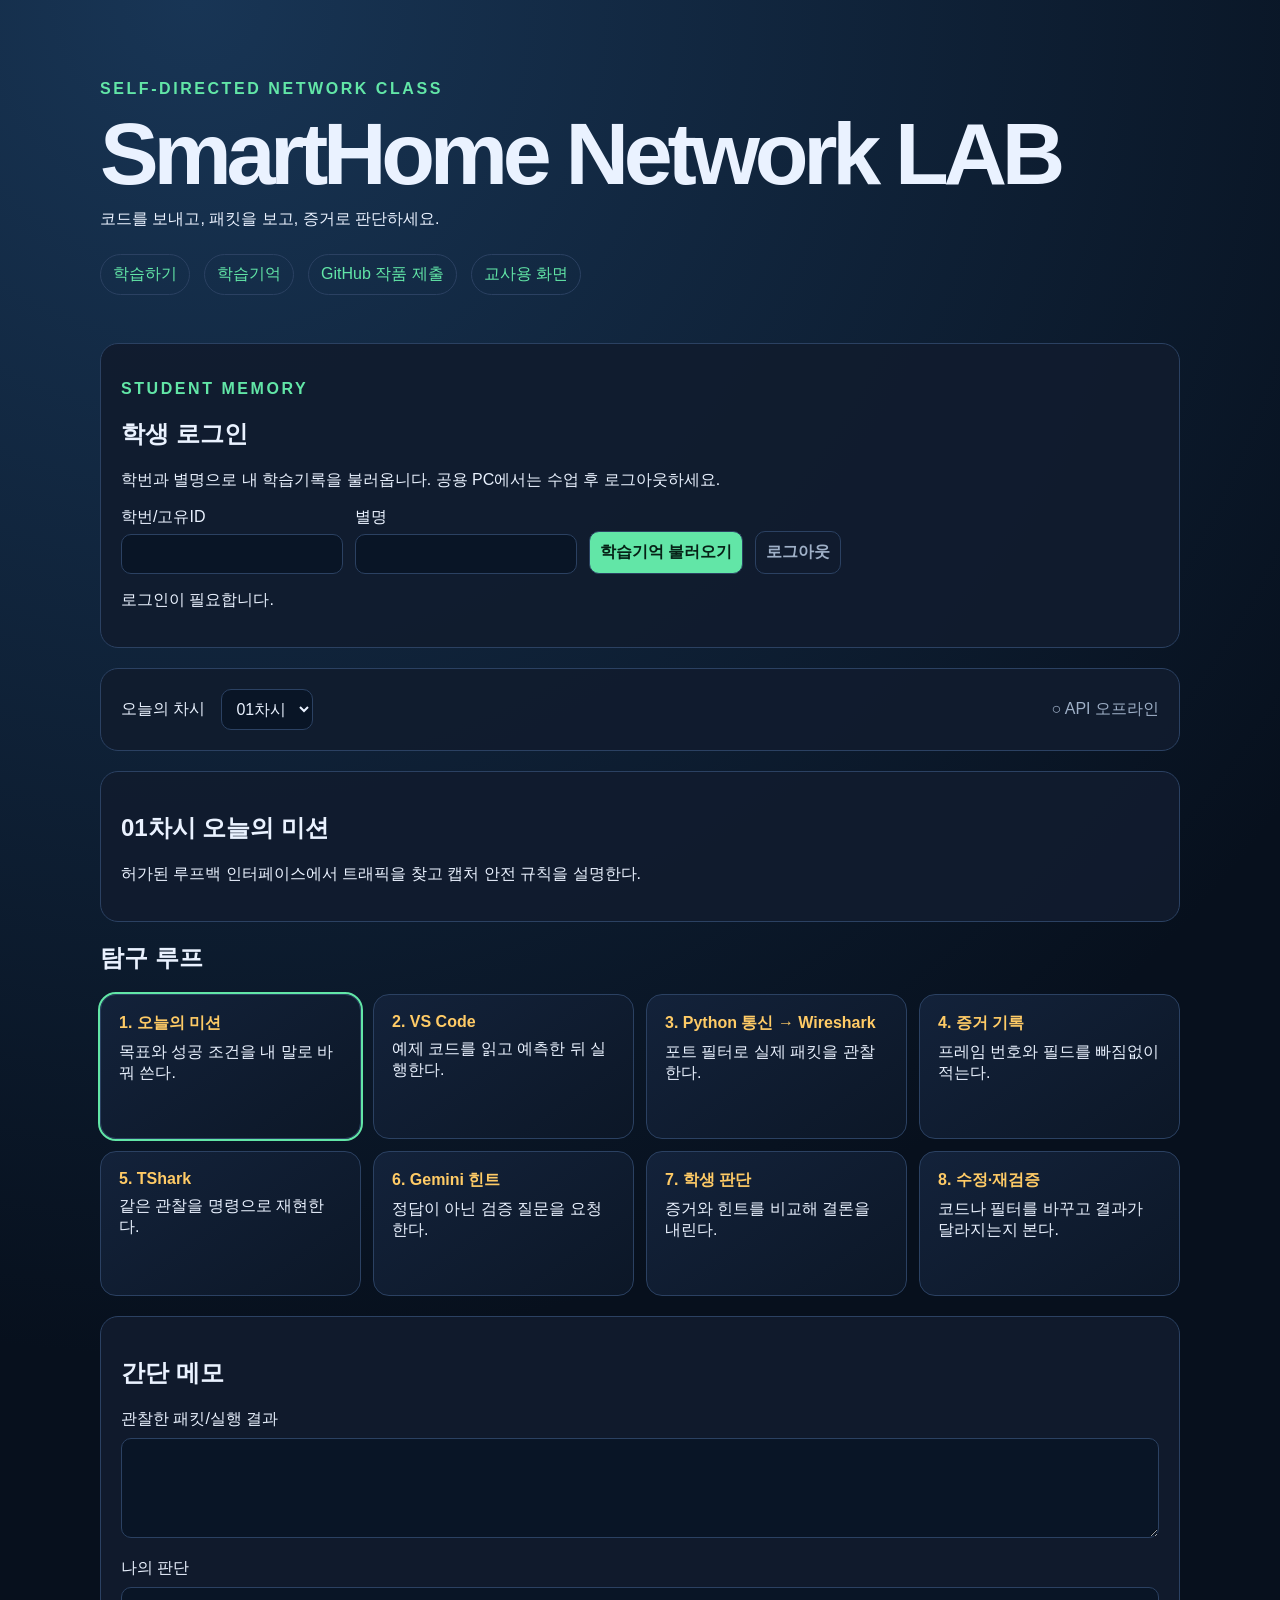
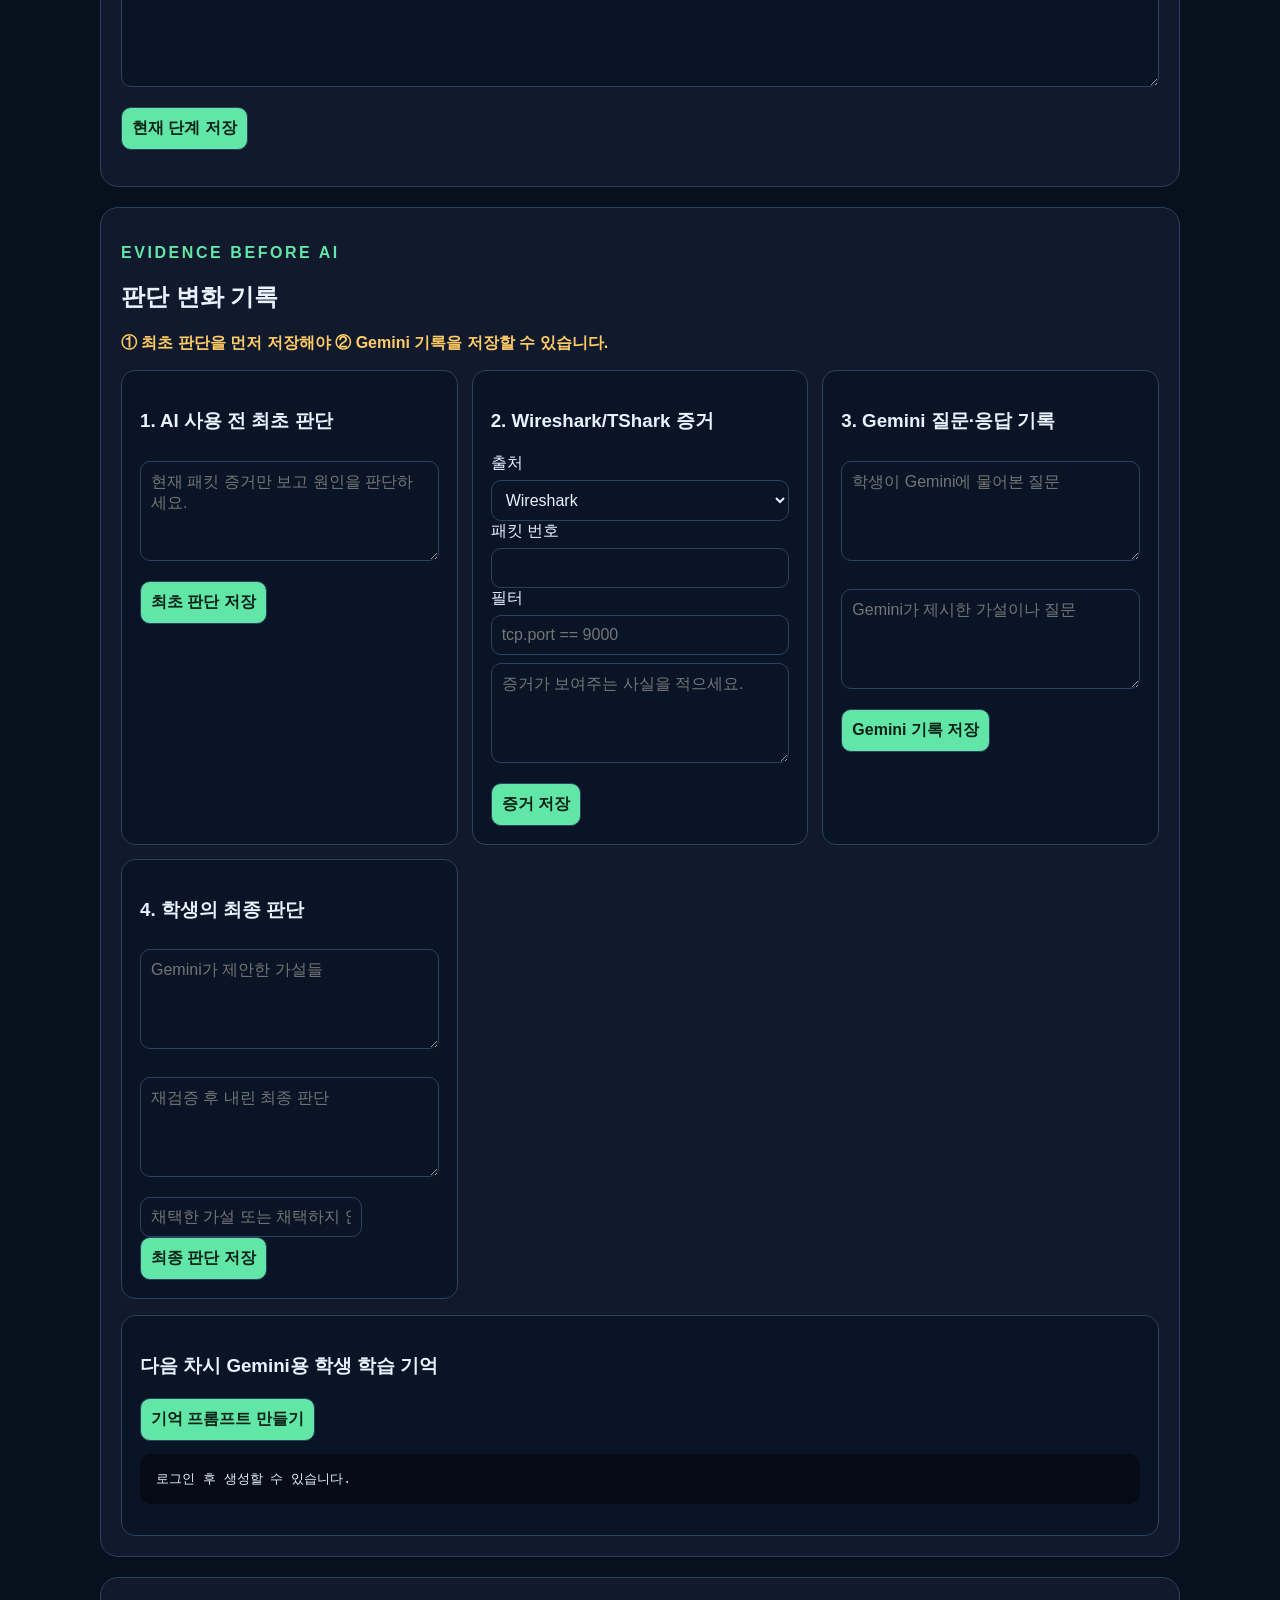
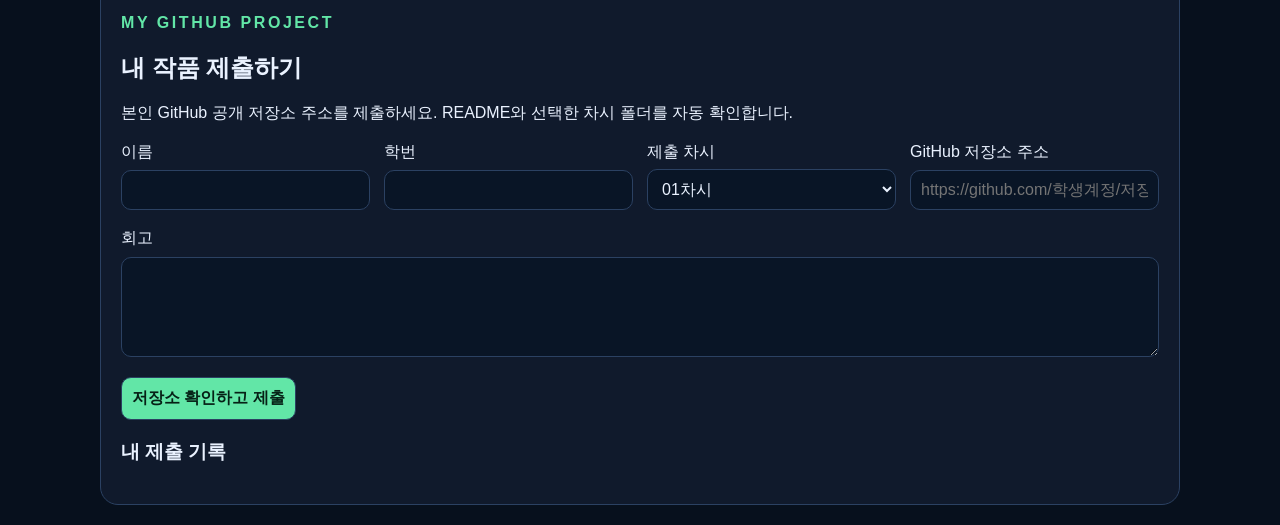
==== student-web/index.html @ 69a75a8b "Build 48-lesson SmartHome Network LAB MVP" ====
<!doctype html>
<html lang="ko"><head><meta charset="utf-8"><meta name="viewport" content="width=device-width, initial-scale=1"><title>SmartHome Network LAB</title><link rel="stylesheet" href="styles.css"></head>
<body><header><p class="eyebrow">SELF-DIRECTED NETWORK CLASS</p><h1>SmartHome Network LAB</h1><p>코드를 보내고, 패킷을 보고, 증거로 판단하세요.</p><nav><a href="#learning">학습하기</a><a href="#memory-workflow">학습기억</a><a href="#submit-work">GitHub 작품 제출</a><a href="teacher.html">교사용 화면</a></nav></header>
<main>
  <section class="login-panel"><p class="eyebrow">STUDENT MEMORY</p><h2>학생 로그인</h2><p>학번과 별명으로 내 학습기록을 불러옵니다. 공용 PC에서는 수업 후 로그아웃하세요.</p><form id="login-form" class="inline-form"><label>학번/고유ID<input id="login-code" required maxlength="30"></label><label>별명<input id="login-nickname" required maxlength="40"></label><button type="submit">학습기억 불러오기</button><button type="button" id="logout" class="secondary">로그아웃</button></form><p id="login-result" role="status"></p></section>
  <section class="toolbar" id="learning"><label for="lesson">오늘의 차시</label><select id="lesson"></select><span id="api-status">API 확인 중…</span></section>
  <section class="mission" id="mission"></section><section><h2>탐구 루프</h2><div class="flow" id="flow"></div></section>
  <section class="evidence"><h2>간단 메모</h2><label>관찰한 패킷/실행 결과<textarea id="evidence"></textarea></label><label>나의 판단<textarea id="judgement"></textarea></label><button id="save">현재 단계 저장</button><p id="save-result" role="status"></p></section>
  <section class="memory-workflow" id="memory-workflow"><p class="eyebrow">EVIDENCE BEFORE AI</p><h2>판단 변화 기록</h2><p class="guardrail">① 최초 판단을 먼저 저장해야 ② Gemini 기록을 저장할 수 있습니다.</p>
    <div class="memory-grid">
      <article><h3>1. AI 사용 전 최초 판단</h3><textarea id="initial-judgement" placeholder="현재 패킷 증거만 보고 원인을 판단하세요."></textarea><button id="save-initial">최초 판단 저장</button></article>
      <article><h3>2. Wireshark/TShark 증거</h3><label>출처<select id="evidence-source"><option value="wireshark">Wireshark</option><option value="tshark">TShark</option></select></label><label>패킷 번호<input id="packet-no"></label><label>필터<input id="filter-used" placeholder="tcp.port == 9000"></label><textarea id="memory-evidence" placeholder="증거가 보여주는 사실을 적으세요."></textarea><button id="save-evidence">증거 저장</button></article>
      <article><h3>3. Gemini 질문·응답 기록</h3><textarea id="gemini-question" placeholder="학생이 Gemini에 물어본 질문"></textarea><textarea id="gemini-response" placeholder="Gemini가 제시한 가설이나 질문"></textarea><button id="save-chat">Gemini 기록 저장</button></article>
      <article><h3>4. 학생의 최종 판단</h3><textarea id="gemini-hypotheses" placeholder="Gemini가 제안한 가설들"></textarea><textarea id="final-judgement" placeholder="재검증 후 내린 최종 판단"></textarea><input id="adopted-hypothesis" placeholder="채택한 가설 또는 채택하지 않은 이유"><button id="save-final">최종 판단 저장</button></article>
    </div><p id="memory-result" role="status"></p><article class="memory-preview"><h3>다음 차시 Gemini용 학생 학습 기억</h3><button id="build-prompt">기억 프롬프트 만들기</button><pre id="prompt-preview">로그인 후 생성할 수 있습니다.</pre></article>
  </section>
  <section class="submission" id="submit-work"><p class="eyebrow">MY GITHUB PROJECT</p><h2>내 작품 제출하기</h2><p>본인 GitHub 공개 저장소 주소를 제출하세요. README와 선택한 차시 폴더를 자동 확인합니다.</p><form id="submission-form"><div class="form-grid"><label>이름<input id="student-name" required minlength="2" maxlength="40"></label><label>학번<input id="student-id" required maxlength="30"></label><label>제출 차시<select id="submission-lesson"></select></label><label>GitHub 저장소 주소<input id="repository-url" type="url" required placeholder="https://github.com/학생계정/저장소"></label></div><label>회고<textarea id="reflection" maxlength="1000"></textarea></label><button type="submit">저장소 확인하고 제출</button></form><div id="submission-result" role="status"></div><h3>내 제출 기록</h3><div id="my-submissions" class="cards"></div></section>
</main><script src="app.js"></script></body></html>
---- student-web/styles.css ----
:root { color-scheme: dark; --ink:#eaf2ff; --muted:#9fb0c7; --panel:#111c2e; --line:#2b4162; --accent:#62e6a7; --hot:#ffcb66; }
* { box-sizing:border-box; }
body { margin:0; font-family:Segoe UI, Pretendard, sans-serif; color:var(--ink); background:radial-gradient(circle at 15% 0,#183555 0,transparent 35%),#07101d; }
header, main { width:min(1080px,92vw); margin:auto; }
header { padding:64px 0 28px; }
h1 { font-size:clamp(2.2rem,7vw,5.5rem); letter-spacing:-.06em; margin:.1em 0; line-height:.9; }
.eyebrow { color:var(--accent); font-weight:700; letter-spacing:.16em; }
.toolbar,.mission,.evidence,.submission,.login-panel,.memory-workflow { background:rgba(17,28,46,.92); border:1px solid var(--line); border-radius:18px; padding:20px; margin:20px 0; }
.toolbar { display:flex; gap:16px; align-items:center; flex-wrap:wrap; }
#api-status { margin-left:auto; color:var(--muted); }
select,textarea,button,input { font:inherit; color:var(--ink); background:#091526; border:1px solid var(--line); border-radius:10px; padding:10px; }
.flow { display:grid; grid-template-columns:repeat(auto-fit,minmax(210px,1fr)); gap:12px; }
.step { min-height:145px; padding:18px; border:1px solid var(--line); border-radius:16px; background:linear-gradient(145deg,#13223a,#0c1727); cursor:pointer; }
.step.active { outline:2px solid var(--accent); }
.step.done { border-color:var(--accent); }
.step b { display:block; color:var(--hot); margin-bottom:8px; }
textarea { width:100%; min-height:100px; margin:8px 0 16px; resize:vertical; }
button { background:var(--accent); color:#062116; font-weight:800; cursor:pointer; }
code { color:var(--accent); }
nav { display:flex; gap:14px; flex-wrap:wrap; margin-top:24px; }
a { color:var(--accent); }
nav a { padding:9px 12px; border:1px solid var(--line); border-radius:999px; text-decoration:none; }
.form-grid { display:grid; grid-template-columns:repeat(auto-fit,minmax(220px,1fr)); gap:14px; margin:18px 0; }
.form-grid label { display:grid; gap:6px; }
.cards { display:grid; gap:14px; }
.submission-card { display:grid; gap:10px; padding:18px; background:#091526; border:1px solid var(--line); border-radius:14px; }
.submission-card small { color:var(--muted); }
.badge { margin-left:10px; color:var(--hot); }
.review-actions { display:flex; gap:10px; }
#submission-result { margin:14px 0; color:var(--hot); font-weight:700; }
.inline-form { display:flex; align-items:end; flex-wrap:wrap; gap:12px; }
.inline-form label,.memory-grid label { display:grid; gap:6px; }
.secondary { background:transparent; color:var(--muted); }
.memory-grid { display:grid; grid-template-columns:repeat(auto-fit,minmax(280px,1fr)); gap:14px; }
.memory-grid article,.memory-preview { padding:18px; background:#091526; border:1px solid var(--line); border-radius:14px; }
.guardrail { color:var(--hot); font-weight:700; }
pre { white-space:pre-wrap; word-break:break-word; padding:16px; background:#050c16; border-radius:10px; max-height:420px; overflow:auto; }
.progress-track { height:10px; background:#07101d; border-radius:999px; overflow:hidden; }
.progress-track span { display:block; height:100%; background:var(--accent); }
.concept-list { color:var(--muted); }
@media(max-width:600px){ #api-status { margin-left:0; width:100%; } }
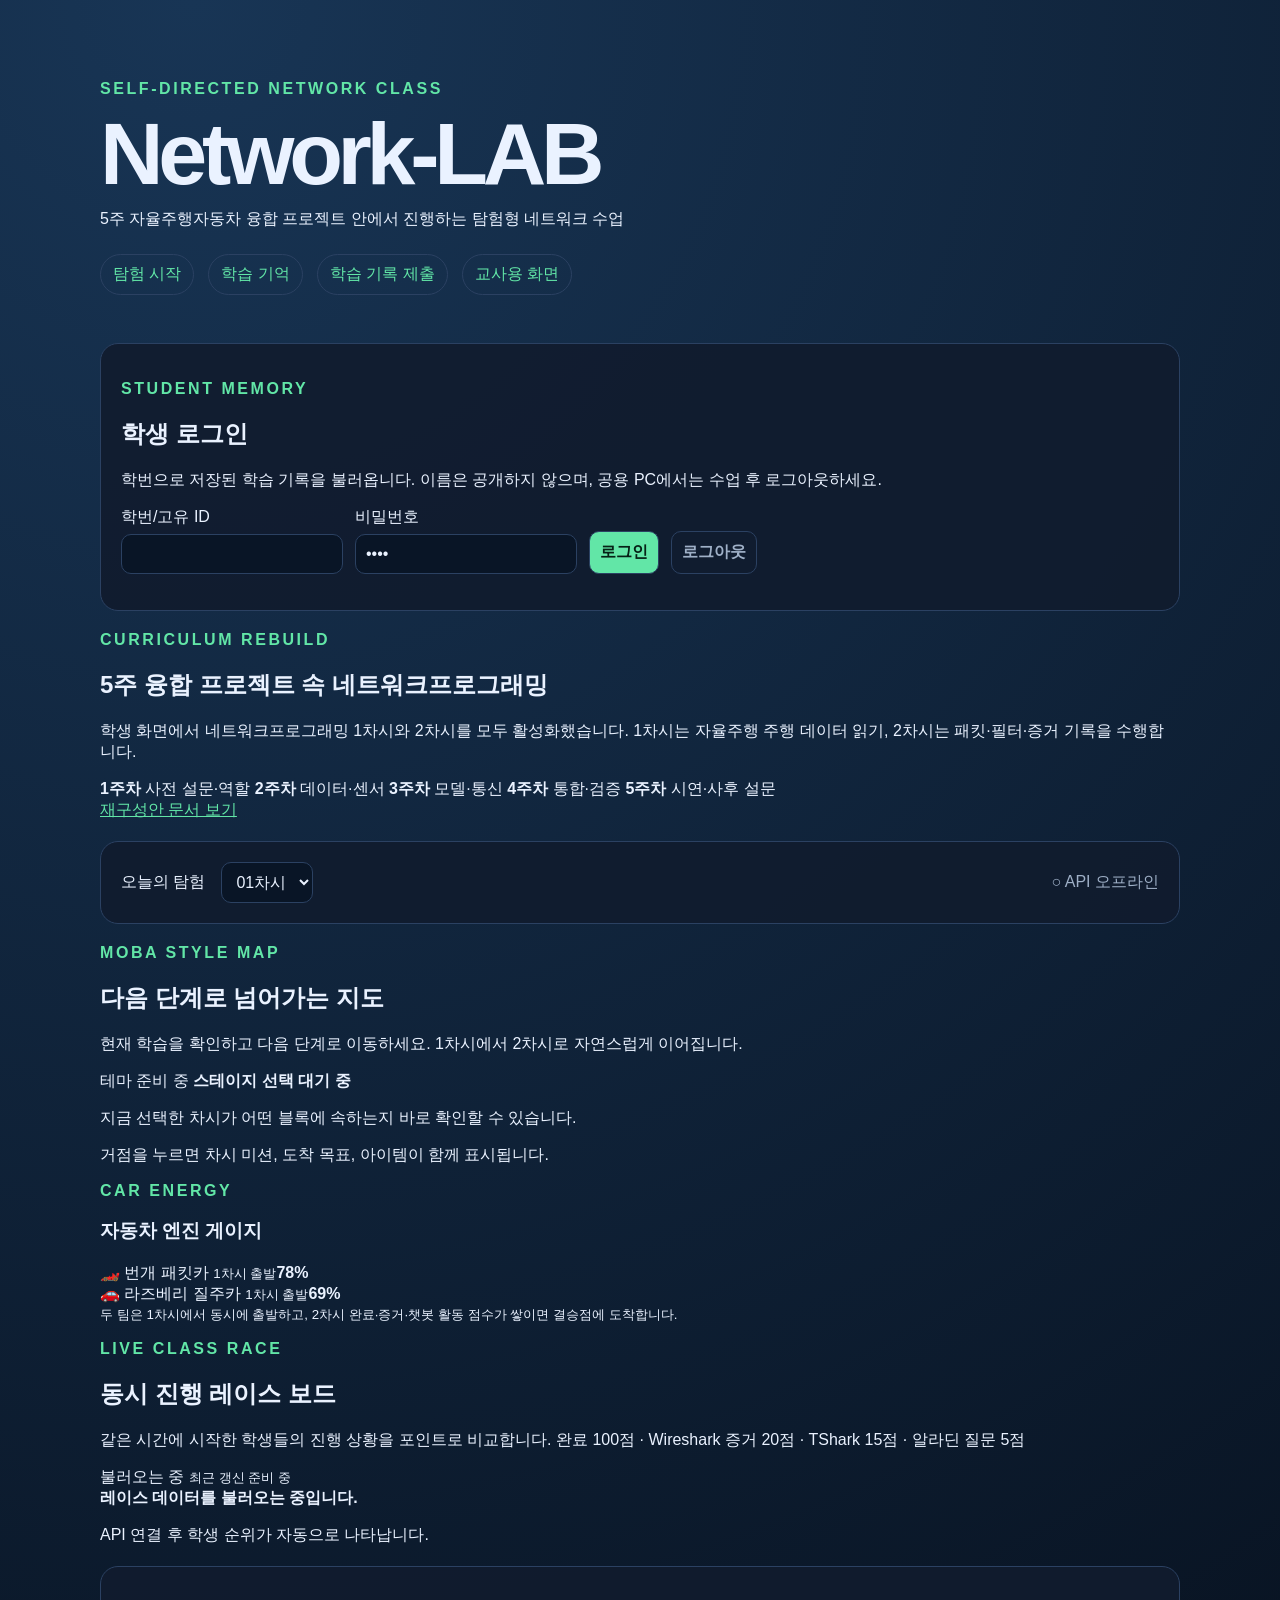
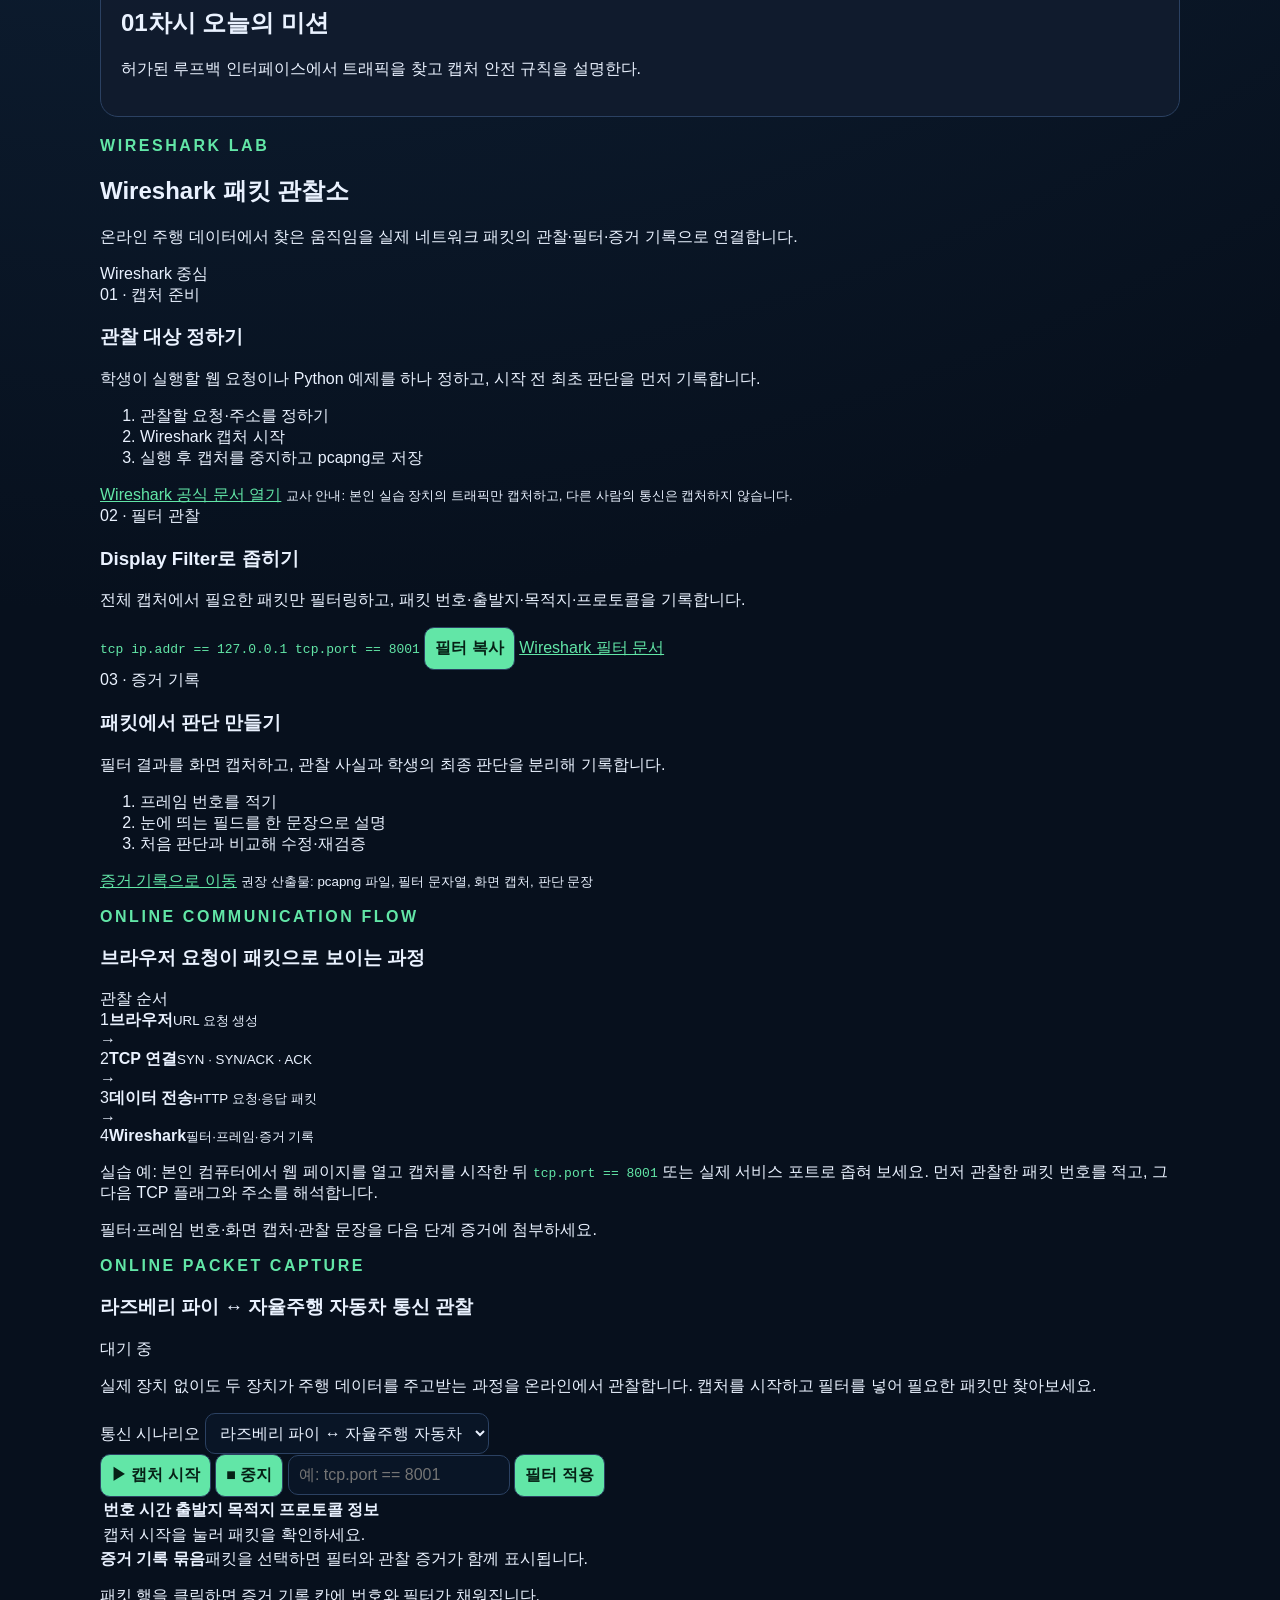
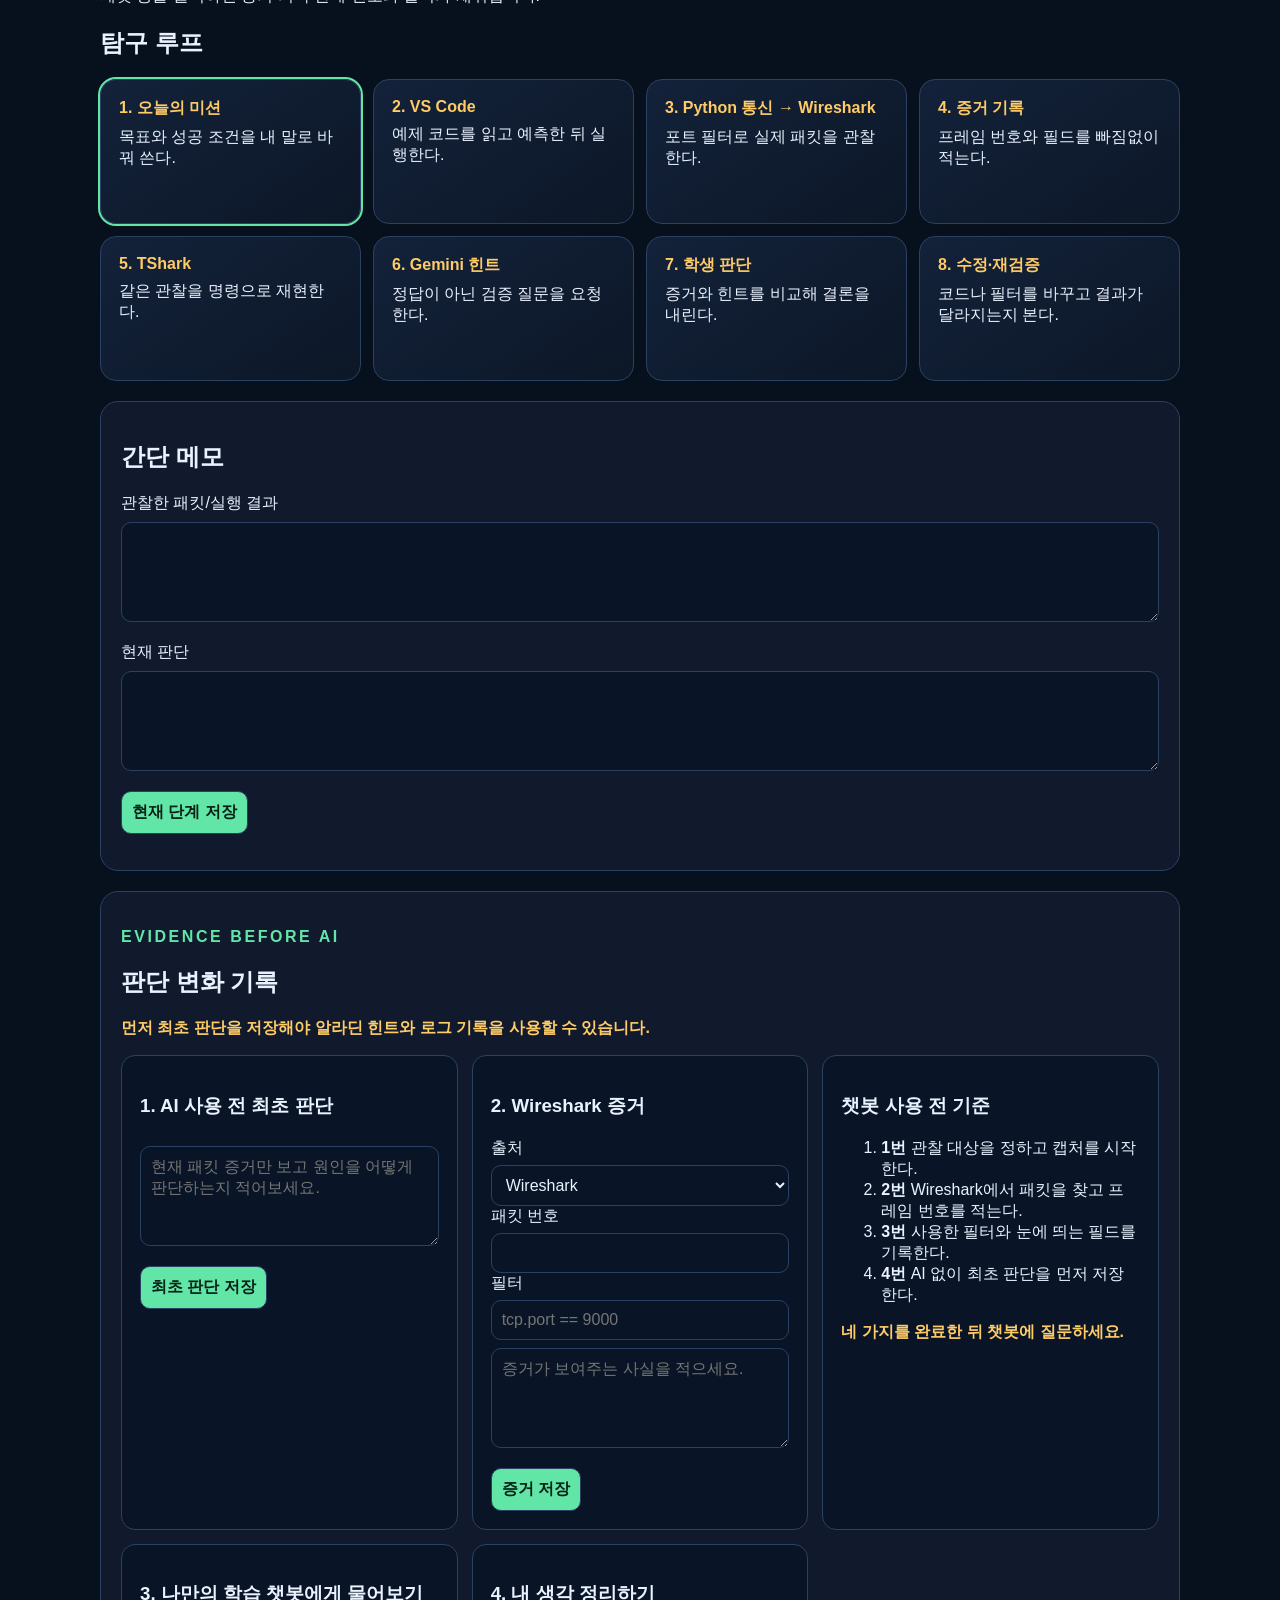
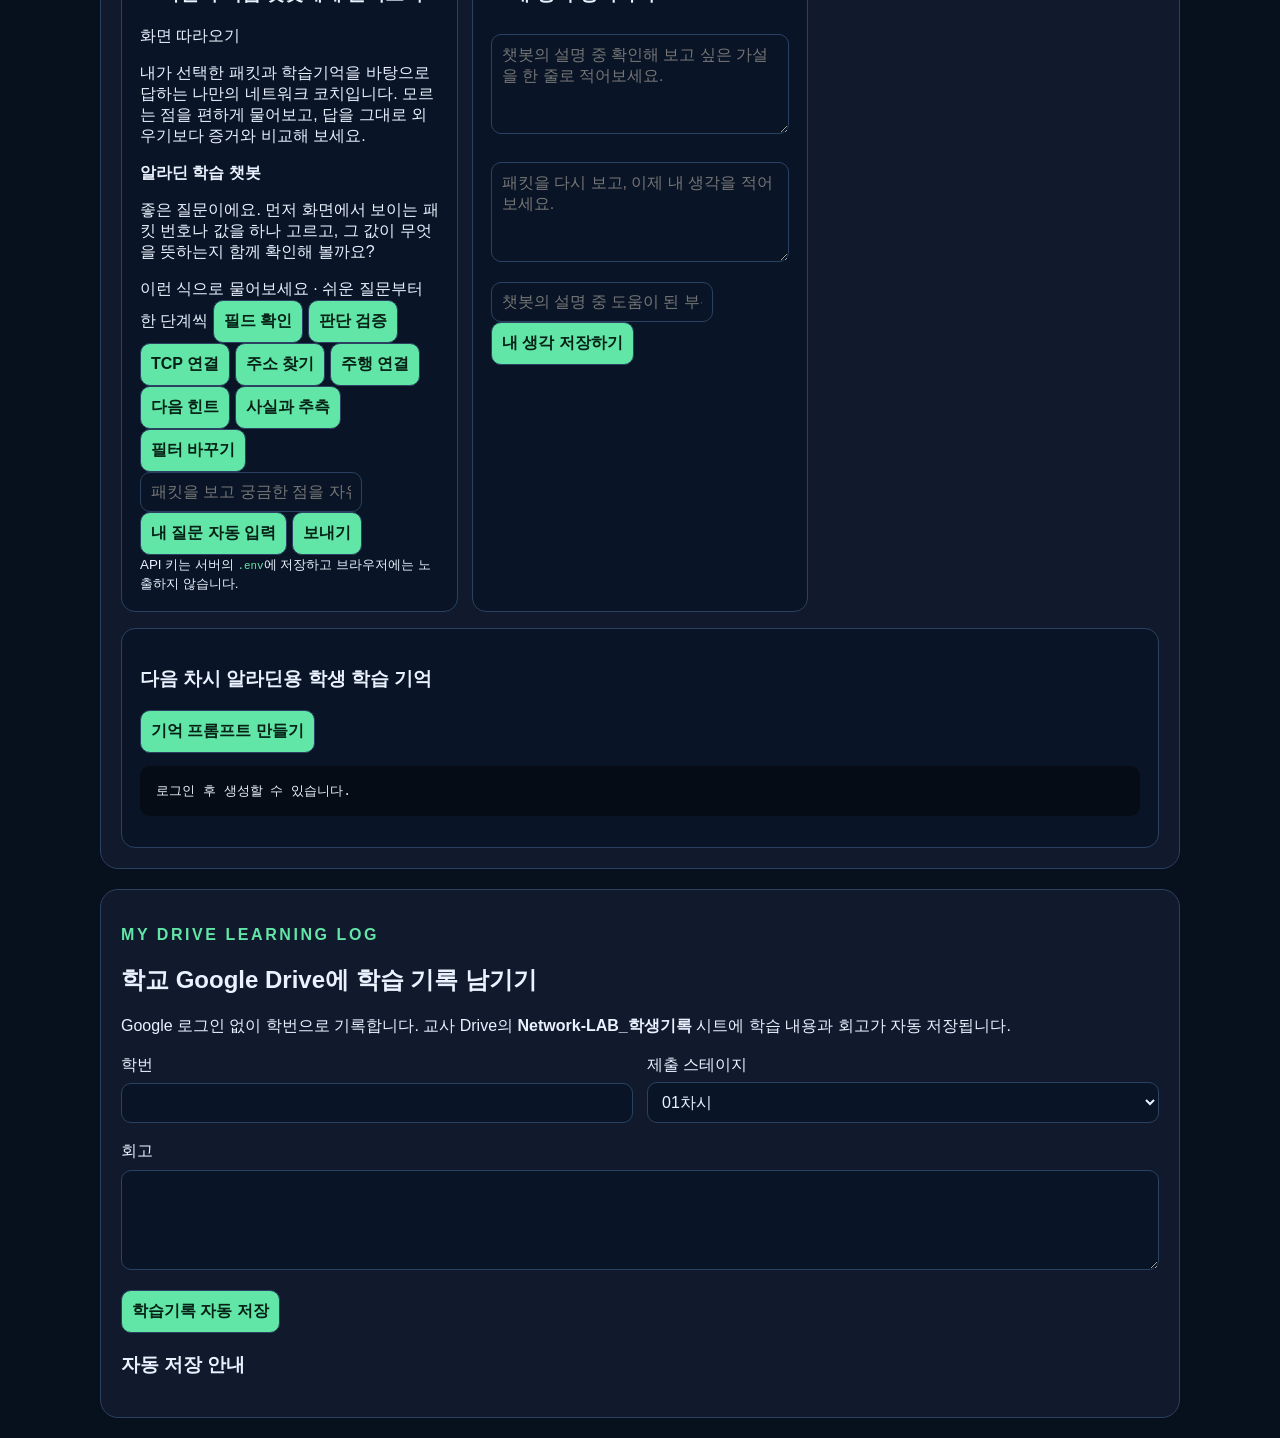
==== commit b7195b10: "Update student learning chatbot and lesson flow" ====
--- a/student-web/index.html
+++ b/student-web/index.html
@@ -1,18 +1,393 @@
-<!doctype html>
-<html lang="ko"><head><meta charset="utf-8"><meta name="viewport" content="width=device-width, initial-scale=1"><title>SmartHome Network LAB</title><link rel="stylesheet" href="styles.css"></head>
-<body><header><p class="eyebrow">SELF-DIRECTED NETWORK CLASS</p><h1>SmartHome Network LAB</h1><p>코드를 보내고, 패킷을 보고, 증거로 판단하세요.</p><nav><a href="#learning">학습하기</a><a href="#memory-workflow">학습기억</a><a href="#submit-work">GitHub 작품 제출</a><a href="teacher.html">교사용 화면</a></nav></header>
-<main>
-  <section class="login-panel"><p class="eyebrow">STUDENT MEMORY</p><h2>학생 로그인</h2><p>학번과 별명으로 내 학습기록을 불러옵니다. 공용 PC에서는 수업 후 로그아웃하세요.</p><form id="login-form" class="inline-form"><label>학번/고유ID<input id="login-code" required maxlength="30"></label><label>별명<input id="login-nickname" required maxlength="40"></label><button type="submit">학습기억 불러오기</button><button type="button" id="logout" class="secondary">로그아웃</button></form><p id="login-result" role="status"></p></section>
-  <section class="toolbar" id="learning"><label for="lesson">오늘의 차시</label><select id="lesson"></select><span id="api-status">API 확인 중…</span></section>
-  <section class="mission" id="mission"></section><section><h2>탐구 루프</h2><div class="flow" id="flow"></div></section>
-  <section class="evidence"><h2>간단 메모</h2><label>관찰한 패킷/실행 결과<textarea id="evidence"></textarea></label><label>나의 판단<textarea id="judgement"></textarea></label><button id="save">현재 단계 저장</button><p id="save-result" role="status"></p></section>
-  <section class="memory-workflow" id="memory-workflow"><p class="eyebrow">EVIDENCE BEFORE AI</p><h2>판단 변화 기록</h2><p class="guardrail">① 최초 판단을 먼저 저장해야 ② Gemini 기록을 저장할 수 있습니다.</p>
-    <div class="memory-grid">
-      <article><h3>1. AI 사용 전 최초 판단</h3><textarea id="initial-judgement" placeholder="현재 패킷 증거만 보고 원인을 판단하세요."></textarea><button id="save-initial">최초 판단 저장</button></article>
-      <article><h3>2. Wireshark/TShark 증거</h3><label>출처<select id="evidence-source"><option value="wireshark">Wireshark</option><option value="tshark">TShark</option></select></label><label>패킷 번호<input id="packet-no"></label><label>필터<input id="filter-used" placeholder="tcp.port == 9000"></label><textarea id="memory-evidence" placeholder="증거가 보여주는 사실을 적으세요."></textarea><button id="save-evidence">증거 저장</button></article>
-      <article><h3>3. Gemini 질문·응답 기록</h3><textarea id="gemini-question" placeholder="학생이 Gemini에 물어본 질문"></textarea><textarea id="gemini-response" placeholder="Gemini가 제시한 가설이나 질문"></textarea><button id="save-chat">Gemini 기록 저장</button></article>
-      <article><h3>4. 학생의 최종 판단</h3><textarea id="gemini-hypotheses" placeholder="Gemini가 제안한 가설들"></textarea><textarea id="final-judgement" placeholder="재검증 후 내린 최종 판단"></textarea><input id="adopted-hypothesis" placeholder="채택한 가설 또는 채택하지 않은 이유"><button id="save-final">최종 판단 저장</button></article>
-    </div><p id="memory-result" role="status"></p><article class="memory-preview"><h3>다음 차시 Gemini용 학생 학습 기억</h3><button id="build-prompt">기억 프롬프트 만들기</button><pre id="prompt-preview">로그인 후 생성할 수 있습니다.</pre></article>
-  </section>
-  <section class="submission" id="submit-work"><p class="eyebrow">MY GITHUB PROJECT</p><h2>내 작품 제출하기</h2><p>본인 GitHub 공개 저장소 주소를 제출하세요. README와 선택한 차시 폴더를 자동 확인합니다.</p><form id="submission-form"><div class="form-grid"><label>이름<input id="student-name" required minlength="2" maxlength="40"></label><label>학번<input id="student-id" required maxlength="30"></label><label>제출 차시<select id="submission-lesson"></select></label><label>GitHub 저장소 주소<input id="repository-url" type="url" required placeholder="https://github.com/학생계정/저장소"></label></div><label>회고<textarea id="reflection" maxlength="1000"></textarea></label><button type="submit">저장소 확인하고 제출</button></form><div id="submission-result" role="status"></div><h3>내 제출 기록</h3><div id="my-submissions" class="cards"></div></section>
-</main><script src="app.js"></script></body></html>
+<!doctype html>
+<html lang="ko">
+<head>
+  <meta charset="utf-8">
+  <meta name="viewport" content="width=device-width, initial-scale=1">
+  <title>Network-LAB</title>
+  <link rel="stylesheet" href="styles.css">
+</head>
+<body>
+  <header>
+    <p class="eyebrow">SELF-DIRECTED NETWORK CLASS</p>
+    <h1>Network-LAB</h1>
+    <p>5주 자율주행자동차 융합 프로젝트 안에서 진행하는 탐험형 네트워크 수업</p>
+    <nav>
+      <a href="#learning">탐험 시작</a>
+      <a href="#memory-workflow">학습 기억</a>
+      <a href="#submit-work">학습 기록 제출</a>
+      <a href="teacher.html">교사용 화면</a>
+    </nav>
+  </header>
+
+  <main>
+    <section class="login-panel">
+      <p class="eyebrow">STUDENT MEMORY</p>
+      <h2>학생 로그인</h2>
+        <p>학번으로 저장된 학습 기록을 불러옵니다. 이름은 공개하지 않으며, 공용 PC에서는 수업 후 로그아웃하세요.</p>
+      <form id="login-form" class="inline-form">
+        <label>학번/고유 ID<input id="login-code" required maxlength="30"></label>
+        <label>비밀번호<input id="login-password" type="password" value="1234" required maxlength="20"></label>
+        <button type="submit">로그인</button>
+        <button type="button" id="logout" class="secondary">로그아웃</button>
+      </form>
+      <p id="login-result" role="status"></p>
+    </section>
+
+    <section class="curriculum-note">
+      <p class="eyebrow">CURRICULUM REBUILD</p>
+      <h2>5주 융합 프로젝트 속 네트워크프로그래밍</h2>
+      <p>학생 화면에서 네트워크프로그래밍 1차시와 2차시를 모두 활성화했습니다. 1차시는 자율주행 주행 데이터 읽기, 2차시는 패킷·필터·증거 기록을 수행합니다.</p>
+      <div class="project-roadmap" aria-label="5주 프로젝트 흐름">
+        <span><b>1주차</b> 사전 설문·역할</span>
+        <span><b>2주차</b> 데이터·센서</span>
+        <span><b>3주차</b> 모델·통신</span>
+        <span><b>4주차</b> 통합·검증</span>
+        <span><b>5주차</b> 시연·사후 설문</span>
+      </div>
+      <a class="inline-link" href="docs/curriculum-rebuild-from-zips.md" target="_blank" rel="noopener">재구성안 문서 보기</a>
+    </section>
+
+    <section class="toolbar" id="learning">
+      <label for="lesson">오늘의 탐험</label>
+      <select id="lesson"></select>
+      <span id="api-status">API 확인 중…</span>
+    </section>
+
+    <section class="map-panel">
+      <div class="map-copy">
+        <p class="eyebrow">MOBA STYLE MAP</p>
+        <h2>다음 단계로 넘어가는 지도</h2>
+      <p>현재 학습을 확인하고 다음 단계로 이동하세요. 1차시에서 2차시로 자연스럽게 이어집니다.</p>
+      </div>
+      <div class="map-shell">
+        <div class="map-board" id="lesson-map" aria-label="스테이지 선택 맵"></div>
+        <aside class="map-legend" id="map-legend">
+          <span class="theme-chip" id="map-theme-name">테마 준비 중</span>
+          <b id="map-stage-title">스테이지 선택 대기 중</b>
+          <p id="map-theme-text">지금 선택한 차시가 어떤 블록에 속하는지 바로 확인할 수 있습니다.</p>
+          <p id="map-stage-text">거점을 누르면 차시 미션, 도착 목표, 아이템이 함께 표시됩니다.</p>
+        </aside>
+        <aside class="map-energy" aria-label="자동차 에너지 게이지">
+          <p class="eyebrow">CAR ENERGY</p>
+          <h3>자동차 엔진 게이지</h3>
+          <div class="energy-row"><span>🏎️ 번개 패킷카 <small id="energy-stage-a">1차시 출발</small></span><b id="energy-value-a">78%</b></div><div class="energy-track"><i id="energy-bar-a" class="energy-blue" style="width:78%"></i></div>
+          <div class="energy-row"><span>🚗 라즈베리 질주카 <small id="energy-stage-b">1차시 출발</small></span><b id="energy-value-b">69%</b></div><div class="energy-track"><i id="energy-bar-b" class="energy-orange" style="width:69%"></i></div>
+          <small>두 팀은 1차시에서 동시에 출발하고, 2차시 완료·증거·챗봇 활동 점수가 쌓이면 결승점에 도착합니다.</small>
+        </aside>
+      </div>
+    </section>
+
+    <section class="race-panel" id="race-board">
+      <div class="race-head">
+        <div>
+          <p class="eyebrow">LIVE CLASS RACE</p>
+          <h2>동시 진행 레이스 보드</h2>
+          <p>같은 시간에 시작한 학생들의 진행 상황을 포인트로 비교합니다. 완료 100점 · Wireshark 증거 20점 · TShark 15점 · 알라딘 질문 5점</p>
+        </div>
+        <div class="race-meta">
+          <span class="theme-chip" id="race-status">불러오는 중</span>
+          <small id="race-updated">최근 갱신 준비 중</small>
+        </div>
+      </div>
+      <div class="race-grid" id="race-grid">
+        <article class="race-card">
+          <b>레이스 데이터를 불러오는 중입니다.</b>
+          <p>API 연결 후 학생 순위가 자동으로 나타납니다.</p>
+        </article>
+      </div>
+    </section>
+
+    <section class="mission" id="mission"></section>
+
+    <section class="driving-data-panel" id="driving-data-panel" hidden>
+      <div class="data-panel-head">
+        <div>
+          <p class="eyebrow">ONLINE DRIVING DATA</p>
+          <h2>1차시 활동: 표에서 주행 기록 찾기</h2>
+          <p>시간·속도·조향 관련 열을 찾아 행 번호와 값을 근거로 기록된 움직임을 설명하세요.</p>
+        </div>
+        <span class="theme-chip">온라인 읽기</span>
+      </div>
+      <div class="data-source-note">
+        <b>자료 안내</b>
+        <span>현재 표는 수업 연습용 비식별 발췌 예시입니다. 교사는 공개 데이터의 이용 조건을 확인한 뒤 필요한 열만 교체합니다.</span>
+        <a href="https://github.com/commaai/comma2k19" target="_blank" rel="noopener">comma2k19 자료 설명</a>
+        <a href="https://aihub.or.kr/aihubdata/data/list.do?currMenu=115&searchKeyword=%EC%9E%90%EC%9C%A8%EC%A3%BC%ED%96%89&topMenu=100" target="_blank" rel="noopener">AI-Hub 자율주행 검색</a>
+      </div>
+      <div class="data-table-wrap">
+        <table class="driving-table">
+          <thead><tr><th>행</th><th>시간</th><th>속도 (km/h)</th><th>조향 관련 값</th></tr></thead>
+          <tbody>
+            <tr><td>1</td><td>10:00:01</td><td>0</td><td>0</td></tr>
+            <tr><td>2</td><td>10:00:02</td><td>5</td><td>0</td></tr>
+            <tr><td>3</td><td>10:00:03</td><td>12</td><td>2</td></tr>
+            <tr><td>4</td><td>10:00:04</td><td>18</td><td>4</td></tr>
+            <tr><td>5</td><td>10:00:05</td><td>20</td><td>1</td></tr>
+            <tr><td>6</td><td>10:00:06</td><td>17</td><td>-2</td></tr>
+            <tr><td>7</td><td>10:00:07</td><td>13</td><td>-4</td></tr>
+            <tr><td>8</td><td>10:00:08</td><td>10</td><td>-1</td></tr>
+            <tr><td>9</td><td>10:00:09</td><td>8</td><td>0</td></tr>
+            <tr><td>10</td><td>10:00:10</td><td>0</td><td>0</td></tr>
+          </tbody>
+        </table>
+      </div>
+      <div class="team-mission-grid">
+        <article><span class="stage-zone">팀 미션 A</span><h3>패킷 어디 갔조?</h3><p>4행의 시간·속도를 찾고 앞뒤 행과 비교하세요.</p></article>
+        <article><span class="stage-zone">팀 미션 B</span><h3>일단 다시 돌려보조!</h3><p>조향 관련 값이 달라지는 행을 찾아 인접한 기록과 비교하세요.</p></article>
+      </div>
+      <div class="data-answer-grid">
+        <label>확인한 행 번호<input id="driving-row" inputmode="numeric" placeholder="예: 4"></label>
+        <label>시간<input id="driving-time" placeholder="예: 10:00:04"></label>
+        <label>속도<input id="driving-speed" placeholder="예: 18"></label>
+        <label>조향 관련 값<input id="driving-steering" placeholder="예: 4"></label>
+      </div>
+      <label>근거를 넣은 한 문장 판단<textarea id="driving-judgement" placeholder="예: 4행의 속도와 조향 관련 값이 앞 행과 달라져 차량의 움직임이 바뀐 기록으로 보인다."></textarea></label>
+      <button type="button" id="check-driving-data">내 기록 확인하기</button>
+      <p id="driving-check-result" role="status"></p>
+    </section>
+
+    <section class="online-simulation" id="vscode-simulation" hidden>
+      <div class="data-panel-head">
+        <div>
+          <p class="eyebrow">ONLINE DATA SIMULATION</p>
+          <h2 id="sim-title">주행 데이터 온라인 시뮬레이션</h2>
+          <p>재생 버튼을 누르고 차량 위치, 속도, 조향 관련 값이 시간에 따라 어떻게 바뀌는지 관찰하세요.</p>
+        </div>
+        <span class="theme-chip" id="sim-source-badge">교사 제공 연습 데이터</span>
+      </div>
+      <div class="sim-controls">
+        <label>자료 선택
+          <select id="simulation-source">
+            <option value="comma">comma2k19 기반 연습 데이터</option>
+            <option value="aihub">AI-Hub 교통물류 기반 연습 데이터</option>
+          </select>
+        </label>
+        <button type="button" id="sim-play">▶ 재생</button>
+        <button type="button" id="sim-reset" class="secondary">↺ 처음으로</button>
+        <label class="speed-control">재생 속도<input id="sim-speed" type="range" min="1" max="5" value="2"><span id="sim-speed-label">2배</span></label>
+        <label class="csv-upload">교사 CSV 불러오기<input id="sim-csv" type="file" accept=".csv,text/csv"></label>
+      </div>
+      <div class="sim-stage" aria-live="polite">
+        <div class="sim-road"><div class="sim-lane-line"></div><div class="sim-car" id="sim-car">🚗</div></div>
+        <div class="sim-readout">
+          <span>행 <b id="sim-row">1</b></span>
+          <span>시간 <b id="sim-time">-</b></span>
+          <span>속도 <b id="sim-speed-value">-</b></span>
+          <span>조향 관련 값 <b id="sim-steering-value">-</b></span>
+        </div>
+      </div>
+      <div class="sim-task-grid">
+        <article><b>관찰 미션 1</b><p>속도가 가장 높아지는 행 번호를 기록하세요.</p><input id="sim-task-fast" placeholder="행 번호"></article>
+        <article><b>관찰 미션 2</b><p>조향 관련 값이 바뀌는 행을 하나 찾고 이유를 적으세요.</p><input id="sim-task-turn" placeholder="행 번호와 이유"></article>
+        <article><b>관찰 미션 3</b><p>재생 후 데이터 근거를 한 문장으로 정리하세요.</p><textarea id="sim-task-judgement" placeholder="내가 관찰한 사실과 근거"></textarea></article>
+      </div>
+      <p class="sim-source-note"><b>자료 사용 방법:</b> 학생은 재생 화면에서 관찰하고, 교사는 공식 자료에서 필요한 열만 추린 CSV를 업로드할 수 있습니다. 공식 원자료 전체를 학생이 직접 내려받을 필요는 없습니다. <a href="https://github.com/commaai/comma2k19" target="_blank" rel="noopener">comma2k19 공식 설명</a> · <a href="https://aihub.or.kr/aihubdata/data/list.do?currMenu=115&amp;searchKeyword=%EC%9E%90%EC%9C%A8%EC%A3%BC%ED%96%89&amp;topMenu=100" target="_blank" rel="noopener">AI-Hub 교통물류 검색</a></p>
+    </section>
+
+    <section class="tool-lab-panel" id="tool-lab-panel">
+      <div class="data-panel-head">
+        <div>
+          <p class="eyebrow">WIRESHARK LAB</p>
+          <h2>Wireshark 패킷 관찰소</h2>
+          <p>온라인 주행 데이터에서 찾은 움직임을 실제 네트워크 패킷의 관찰·필터·증거 기록으로 연결합니다.</p>
+        </div>
+        <span class="theme-chip">Wireshark 중심</span>
+      </div>
+      <div class="tool-card-grid">
+        <article class="tool-card">
+          <span class="stage-zone">01 · 캡처 준비</span>
+          <h3>관찰 대상 정하기</h3>
+          <p>학생이 실행할 웹 요청이나 Python 예제를 하나 정하고, 시작 전 최초 판단을 먼저 기록합니다.</p>
+          <ol><li>관찰할 요청·주소를 정하기</li><li>Wireshark 캡처 시작</li><li>실행 후 캡처를 중지하고 pcapng로 저장</li></ol>
+          <a href="https://www.wireshark.org/docs/" target="_blank" rel="noopener">Wireshark 공식 문서 열기</a>
+          <small>교사 안내: 본인 실습 장치의 트래픽만 캡처하고, 다른 사람의 통신은 캡처하지 않습니다.</small>
+        </article>
+        <article class="tool-card">
+          <span class="stage-zone">02 · 필터 관찰</span>
+          <h3>Display Filter로 좁히기</h3>
+          <p>전체 캡처에서 필요한 패킷만 필터링하고, 패킷 번호·출발지·목적지·프로토콜을 기록합니다.</p>
+          <code class="command-block">tcp
+ip.addr == 127.0.0.1
+tcp.port == 8001</code>
+          <button type="button" class="copy-command" data-command="tcp">필터 복사</button>
+          <a href="https://www.wireshark.org/docs/man-pages/wireshark-filter.html" target="_blank" rel="noopener">Wireshark 필터 문서</a>
+        </article>
+        <article class="tool-card">
+          <span class="stage-zone">03 · 증거 기록</span>
+          <h3>패킷에서 판단 만들기</h3>
+          <p>필터 결과를 화면 캡처하고, 관찰 사실과 학생의 최종 판단을 분리해 기록합니다.</p>
+          <ol><li>프레임 번호를 적기</li><li>눈에 띄는 필드를 한 문장으로 설명</li><li>처음 판단과 비교해 수정·재검증</li></ol>
+          <a href="#memory-workflow">증거 기록으로 이동</a>
+          <small>권장 산출물: pcapng 파일, 필터 문자열, 화면 캡처, 판단 문장</small>
+        </article>
+      </div>
+      <div class="wire-flow" id="observe-flow" aria-label="온라인 통신 흐름">
+        <div class="wire-flow-head">
+          <div>
+            <p class="eyebrow">ONLINE COMMUNICATION FLOW</p>
+            <h3>브라우저 요청이 패킷으로 보이는 과정</h3>
+          </div>
+          <span class="theme-chip">관찰 순서</span>
+        </div>
+        <div class="wire-flow-track">
+          <article class="flow-action" role="button" tabindex="0" data-flow-step="1"><span class="wire-step">1</span><b>브라우저</b><small>URL 요청 생성</small></article>
+          <span class="wire-arrow">→</span>
+          <article class="flow-action" role="button" tabindex="0" data-flow-step="2"><span class="wire-step">2</span><b>TCP 연결</b><small>SYN · SYN/ACK · ACK</small></article>
+          <span class="wire-arrow">→</span>
+          <article class="flow-action" role="button" tabindex="0" data-flow-step="3"><span class="wire-step">3</span><b>데이터 전송</b><small>HTTP 요청·응답 패킷</small></article>
+          <span class="wire-arrow">→</span>
+          <article class="flow-action" role="button" tabindex="0" data-flow-step="4"><span class="wire-step">4</span><b>Wireshark</b><small>필터·프레임·증거 기록</small></article>
+        </div>
+        <p class="sim-source-note">실습 예: 본인 컴퓨터에서 웹 페이지를 열고 캡처를 시작한 뒤 <code>tcp.port == 8001</code> 또는 실제 서비스 포트로 좁혀 보세요. 먼저 관찰한 패킷 번호를 적고, 그 다음 TCP 플래그와 주소를 해석합니다.</p>
+      </div>
+      <p id="tool-copy-status" class="sim-source-note" role="status">필터·프레임 번호·화면 캡처·관찰 문장을 다음 단계 증거에 첨부하세요.</p>
+      <div class="packet-simulator" id="packet-simulator">
+        <div class="wire-flow-head">
+          <div>
+            <p class="eyebrow">ONLINE PACKET CAPTURE</p>
+            <h3>라즈베리 파이 ↔ 자율주행 자동차 통신 관찰</h3>
+          </div>
+          <span id="capture-status" class="theme-chip">대기 중</span>
+        </div>
+        <p>실제 장치 없이도 두 장치가 주행 데이터를 주고받는 과정을 온라인에서 관찰합니다. 캡처를 시작하고 필터를 넣어 필요한 패킷만 찾아보세요.</p>
+        <label class="packet-scenario">통신 시나리오
+          <select id="packet-scenario" aria-label="통신 시나리오">
+            <option value="raspberry">라즈베리 파이 ↔ 자율주행 자동차</option>
+            <option value="web">브라우저 ↔ 연습 서버</option>
+          </select>
+        </label>
+        <div class="packet-controls">
+          <button type="button" id="capture-start">▶ 캡처 시작</button>
+          <button type="button" id="capture-stop" disabled>■ 중지</button>
+          <input id="packet-filter" placeholder="예: tcp.port == 8001" aria-label="패킷 필터" />
+          <button type="button" id="packet-filter-apply">필터 적용</button>
+        </div>
+        <div class="packet-table-wrap">
+          <table class="packet-table" aria-label="온라인 패킷 목록">
+            <thead><tr><th>번호</th><th>시간</th><th>출발지</th><th>목적지</th><th>프로토콜</th><th>정보</th></tr></thead>
+            <tbody id="packet-list"><tr><td colspan="6">캡처 시작을 눌러 패킷을 확인하세요.</td></tr></tbody>
+          </table>
+        </div>
+        <div id="packet-evidence-summary" class="packet-evidence-summary" role="status">
+          <b>증거 기록 묶음</b><span>패킷을 선택하면 필터와 관찰 증거가 함께 표시됩니다.</span>
+        </div>
+        <p id="packet-selection" class="sim-source-note" role="status">패킷 행을 클릭하면 증거 기록 칸에 번호와 필터가 채워집니다.</p>
+      </div>
+    </section>
+
+    <section>
+      <h2>탐구 루프</h2>
+      <div class="flow" id="flow"></div>
+    </section>
+
+    <section class="evidence">
+      <h2>간단 메모</h2>
+      <label>관찰한 패킷/실행 결과<textarea id="evidence"></textarea></label>
+      <label>현재 판단<textarea id="judgement"></textarea></label>
+      <button id="save">현재 단계 저장</button>
+      <p id="save-result" role="status"></p>
+    </section>
+
+    <section class="memory-workflow" id="memory-workflow">
+      <p class="eyebrow">EVIDENCE BEFORE AI</p>
+      <h2>판단 변화 기록</h2>
+      <p class="guardrail">먼저 최초 판단을 저장해야 알라딘 힌트와 로그 기록을 사용할 수 있습니다.</p>
+
+      <div class="memory-grid">
+        <article>
+          <h3>1. AI 사용 전 최초 판단</h3>
+          <textarea id="initial-judgement" placeholder="현재 패킷 증거만 보고 원인을 어떻게 판단하는지 적어보세요."></textarea>
+          <button id="save-initial">최초 판단 저장</button>
+        </article>
+
+        <article>
+          <h3>2. Wireshark 증거</h3>
+          <label>출처
+            <select id="evidence-source">
+              <option value="wireshark">Wireshark</option>
+            </select>
+          </label>
+          <label>패킷 번호<input id="packet-no"></label>
+          <label>필터<input id="filter-used" placeholder="tcp.port == 9000"></label>
+          <textarea id="memory-evidence" placeholder="증거가 보여주는 사실을 적으세요."></textarea>
+          <button id="save-evidence">증거 저장</button>
+        </article>
+
+        <article class="chat-gate-card">
+          <h3>챗봇 사용 전 기준</h3>
+          <ol class="chat-gate-list">
+            <li><b>1번</b> 관찰 대상을 정하고 캡처를 시작한다.</li>
+            <li><b>2번</b> Wireshark에서 패킷을 찾고 프레임 번호를 적는다.</li>
+            <li><b>3번</b> 사용한 필터와 눈에 띄는 필드를 기록한다.</li>
+            <li><b>4번</b> AI 없이 최초 판단을 먼저 저장한다.</li>
+          </ol>
+          <p class="guardrail">네 가지를 완료한 뒤 챗봇에 질문하세요.</p>
+        </article>
+
+        <article class="chat-card floating-chat">
+          <div class="floating-chat-head"><h3>3. 나만의 학습 챗봇에게 물어보기</h3><span>화면 따라오기</span></div>
+          <p>내가 선택한 패킷과 학습기억을 바탕으로 답하는 나만의 네트워크 코치입니다. 모르는 점을 편하게 물어보고, 답을 그대로 외우기보다 증거와 비교해 보세요.</p>
+          <div id="chat-history" class="chat-history">
+            <div class="chat-message bot"><b>알라딘 학습 챗봇</b><p>좋은 질문이에요. 먼저 화면에서 보이는 패킷 번호나 값을 하나 고르고, 그 값이 무엇을 뜻하는지 함께 확인해 볼까요?</p></div>
+          </div>
+          <div class="suggested-questions" aria-label="나만의 학습 챗봇 추천 질문">
+            <span>이런 식으로 물어보세요 · 쉬운 질문부터 한 단계씩</span>
+            <button type="button" class="question-chip" data-question="이 패킷에서 먼저 확인해야 할 필드는 무엇인가요?">필드 확인</button>
+            <button type="button" class="question-chip" data-question="내 최초 판단이 맞는지 어떤 패킷 증거로 검증할까요?">판단 검증</button>
+            <button type="button" class="question-chip" data-question="SYN과 SYN/ACK의 차이를 내 관찰 결과와 연결해 설명해줘.">TCP 연결</button>
+            <button type="button" class="question-chip" data-question="이 패킷의 출발지와 목적지를 어린 동생에게 설명하듯 알려줘.">주소 찾기</button>
+            <button type="button" class="question-chip" data-question="내가 적은 속도·조향 변화와 이 패킷 시간이 서로 연결되는지 같이 찾아줘.">주행 연결</button>
+            <button type="button" class="question-chip" data-question="정답을 바로 말하지 말고, 다음에 확인할 한 가지를 질문으로 내줘.">다음 힌트</button>
+            <button type="button" class="question-chip" data-question="내 증거에서 사실과 내 추측을 나누어 표시해줘.">사실과 추측</button>
+            <button type="button" class="question-chip" data-question="필터를 tcp.port == 8001에서 바꾸면 무엇이 달라질지 먼저 예측하게 도와줘.">필터 바꾸기</button>
+          </div>
+          <div class="chat-composer">
+            <input id="gemini-question" type="text" autocomplete="off" placeholder="패킷을 보고 궁금한 점을 자유롭게 입력하세요…">
+            <button id="auto-question" type="button" class="secondary-button">내 질문 자동 입력</button>
+            <button id="send-chat">보내기</button>
+          </div>
+          <span id="chat-status" role="status"></span>
+          <small class="api-key-note">API 키는 서버의 <code>.env</code>에 저장하고 브라우저에는 노출하지 않습니다.</small>
+        </article>
+
+        <article>
+          <h3>4. 내 생각 정리하기</h3>
+          <textarea id="gemini-hypotheses" placeholder="챗봇의 설명 중 확인해 보고 싶은 가설을 한 줄로 적어보세요."></textarea>
+          <textarea id="final-judgement" placeholder="패킷을 다시 보고, 이제 내 생각을 적어보세요."></textarea>
+          <input id="adopted-hypothesis" placeholder="챗봇의 설명 중 도움이 된 부분">
+          <button id="save-final">내 생각 저장하기</button>
+        </article>
+      </div>
+
+      <p id="memory-result" role="status"></p>
+
+      <article class="memory-preview">
+        <h3>다음 차시 알라딘용 학생 학습 기억</h3>
+        <button id="build-prompt">기억 프롬프트 만들기</button>
+        <pre id="prompt-preview">로그인 후 생성할 수 있습니다.</pre>
+      </article>
+    </section>
+
+    <section class="submission" id="submit-work">
+      <p class="eyebrow">MY DRIVE LEARNING LOG</p>
+      <h2>학교 Google Drive에 학습 기록 남기기</h2>
+      <p>Google 로그인 없이 학번으로 기록합니다. 교사 Drive의 <b>Network-LAB_학생기록</b> 시트에 학습 내용과 회고가 자동 저장됩니다.</p>
+      <form id="submission-form">
+        <div class="form-grid">
+          <input id="student-name" type="hidden" value="비공개">
+          <label>학번<input id="student-id" required maxlength="30"></label>
+          <label>제출 스테이지<select id="submission-lesson"></select></label>
+        </div>
+        <label>회고<textarea id="reflection" maxlength="1000"></textarea></label>
+        <button type="submit">학습기록 자동 저장</button>
+      </form>
+      <div id="submission-result" role="status"></div>
+      <h3>자동 저장 안내</h3>
+      <div id="my-submissions" class="cards"></div>
+    </section>
+  </main>
+
+    <script src="app.js?v=35"></script>
+</body>
+</html>
+
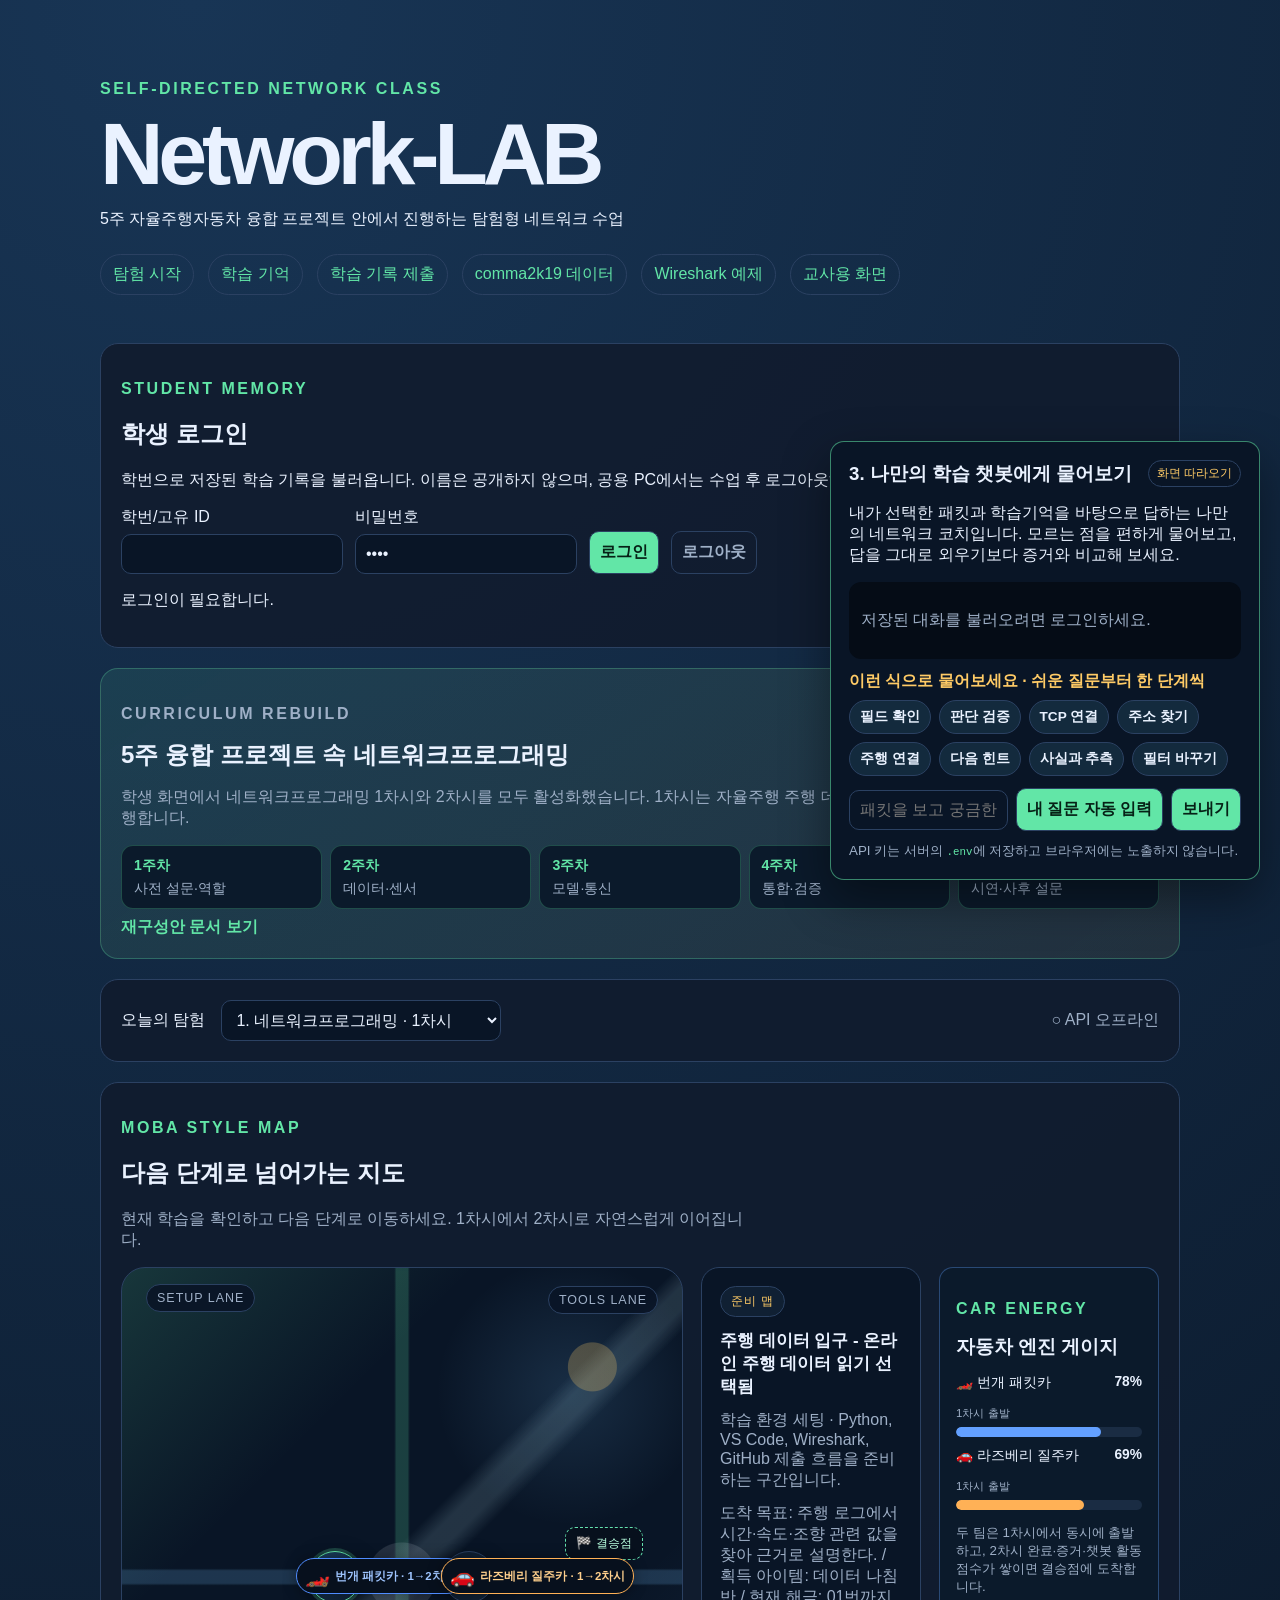
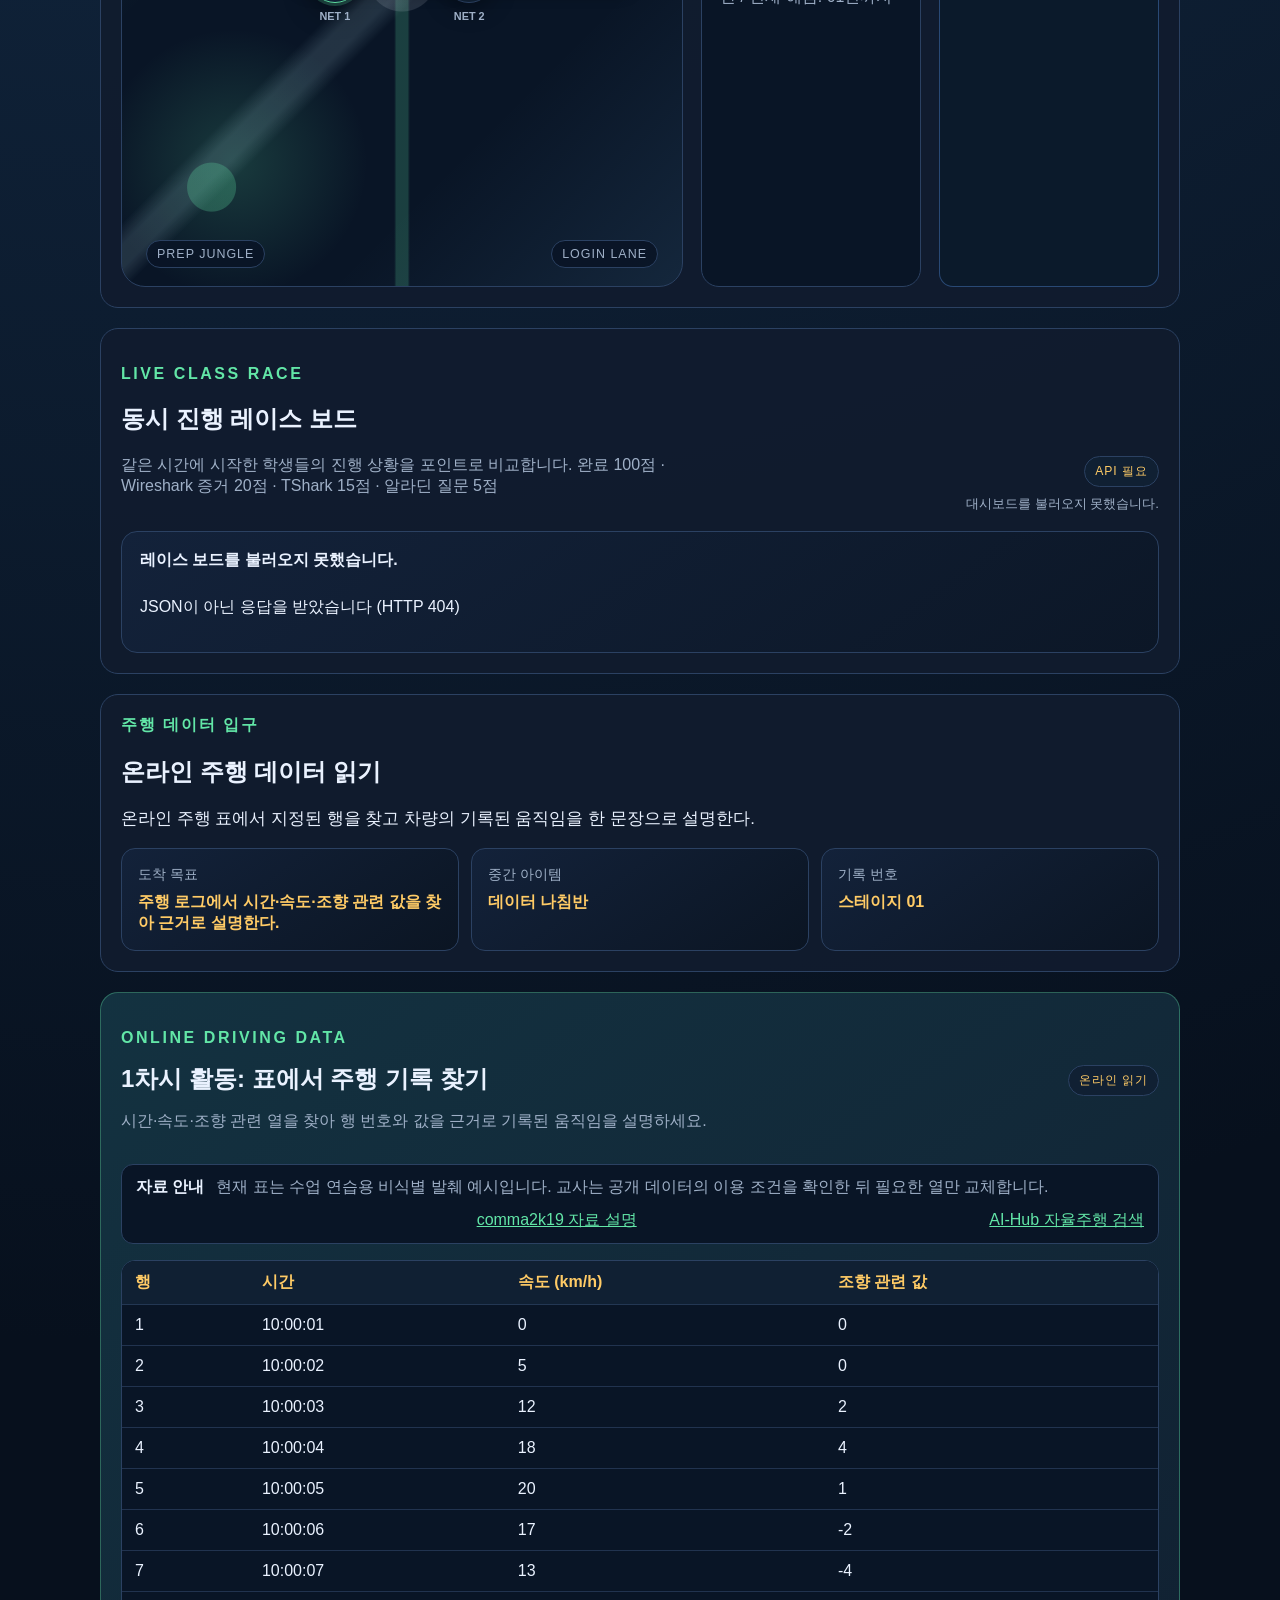
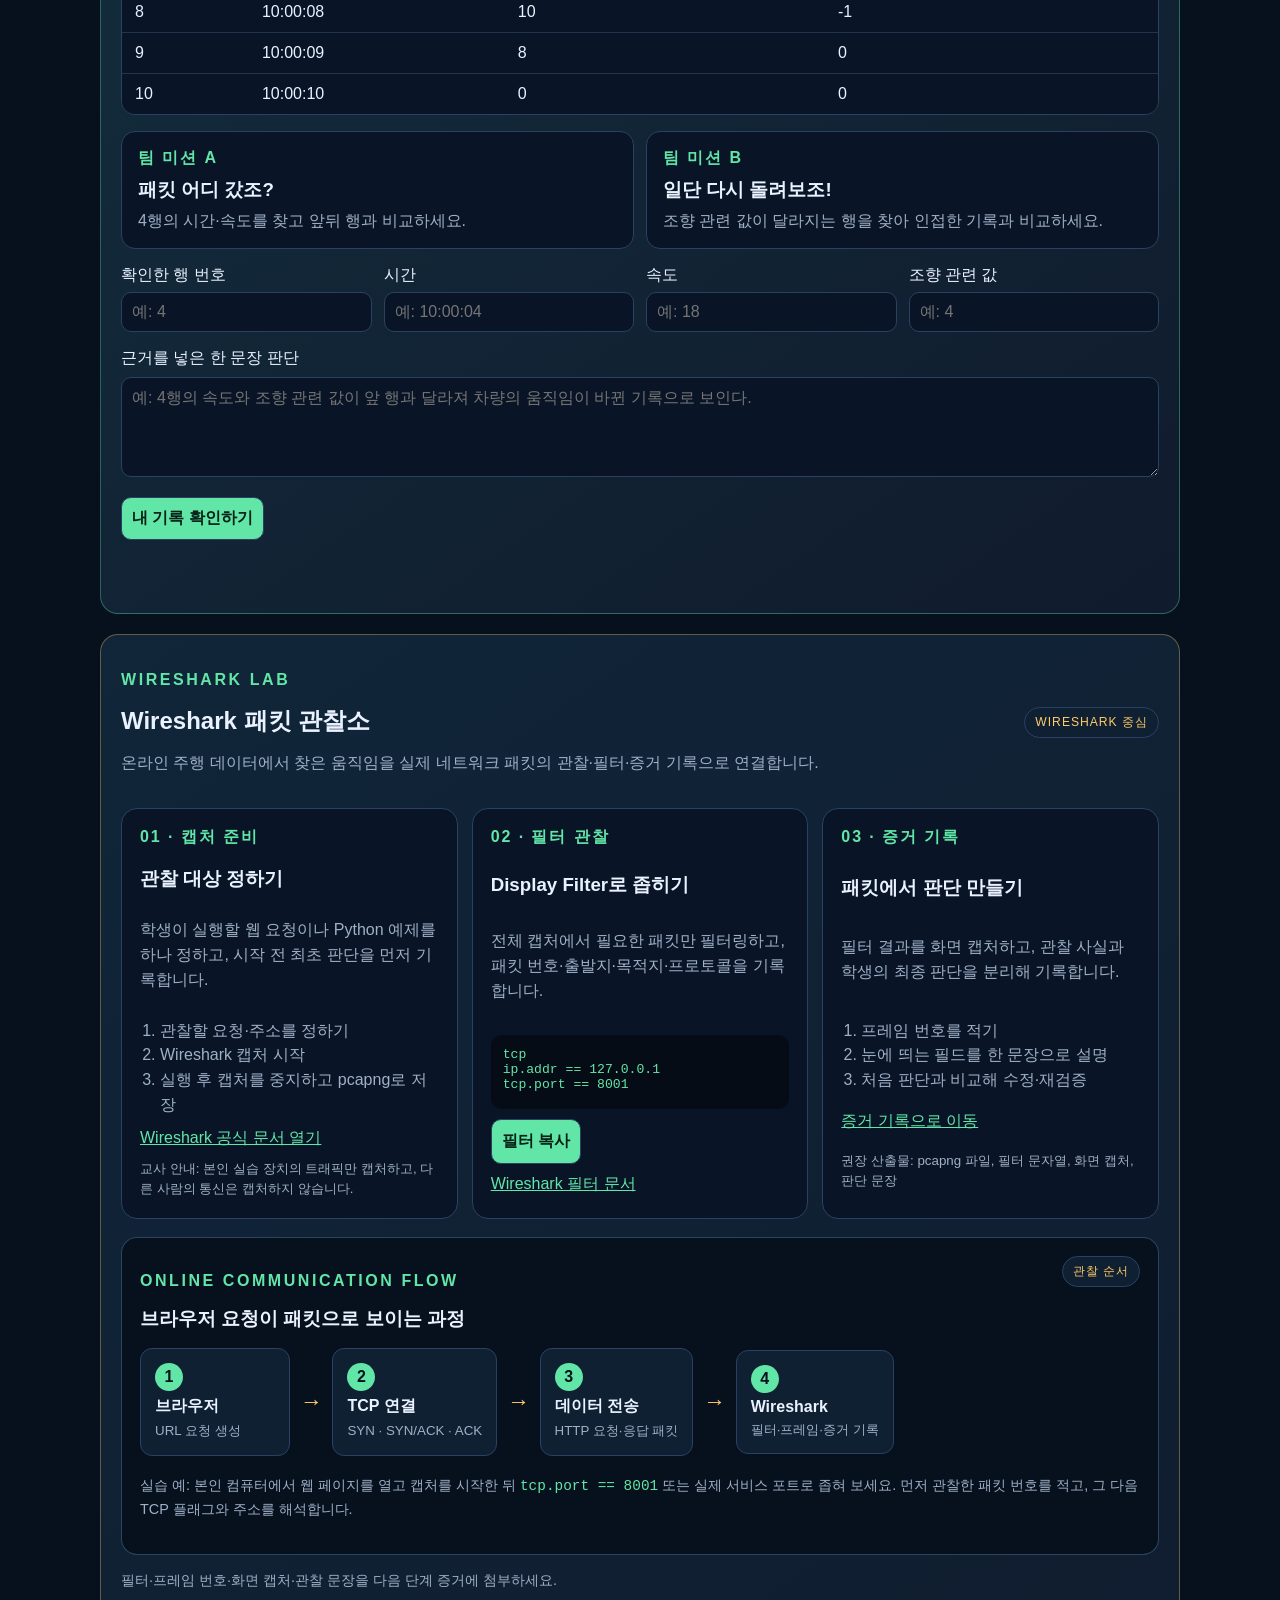
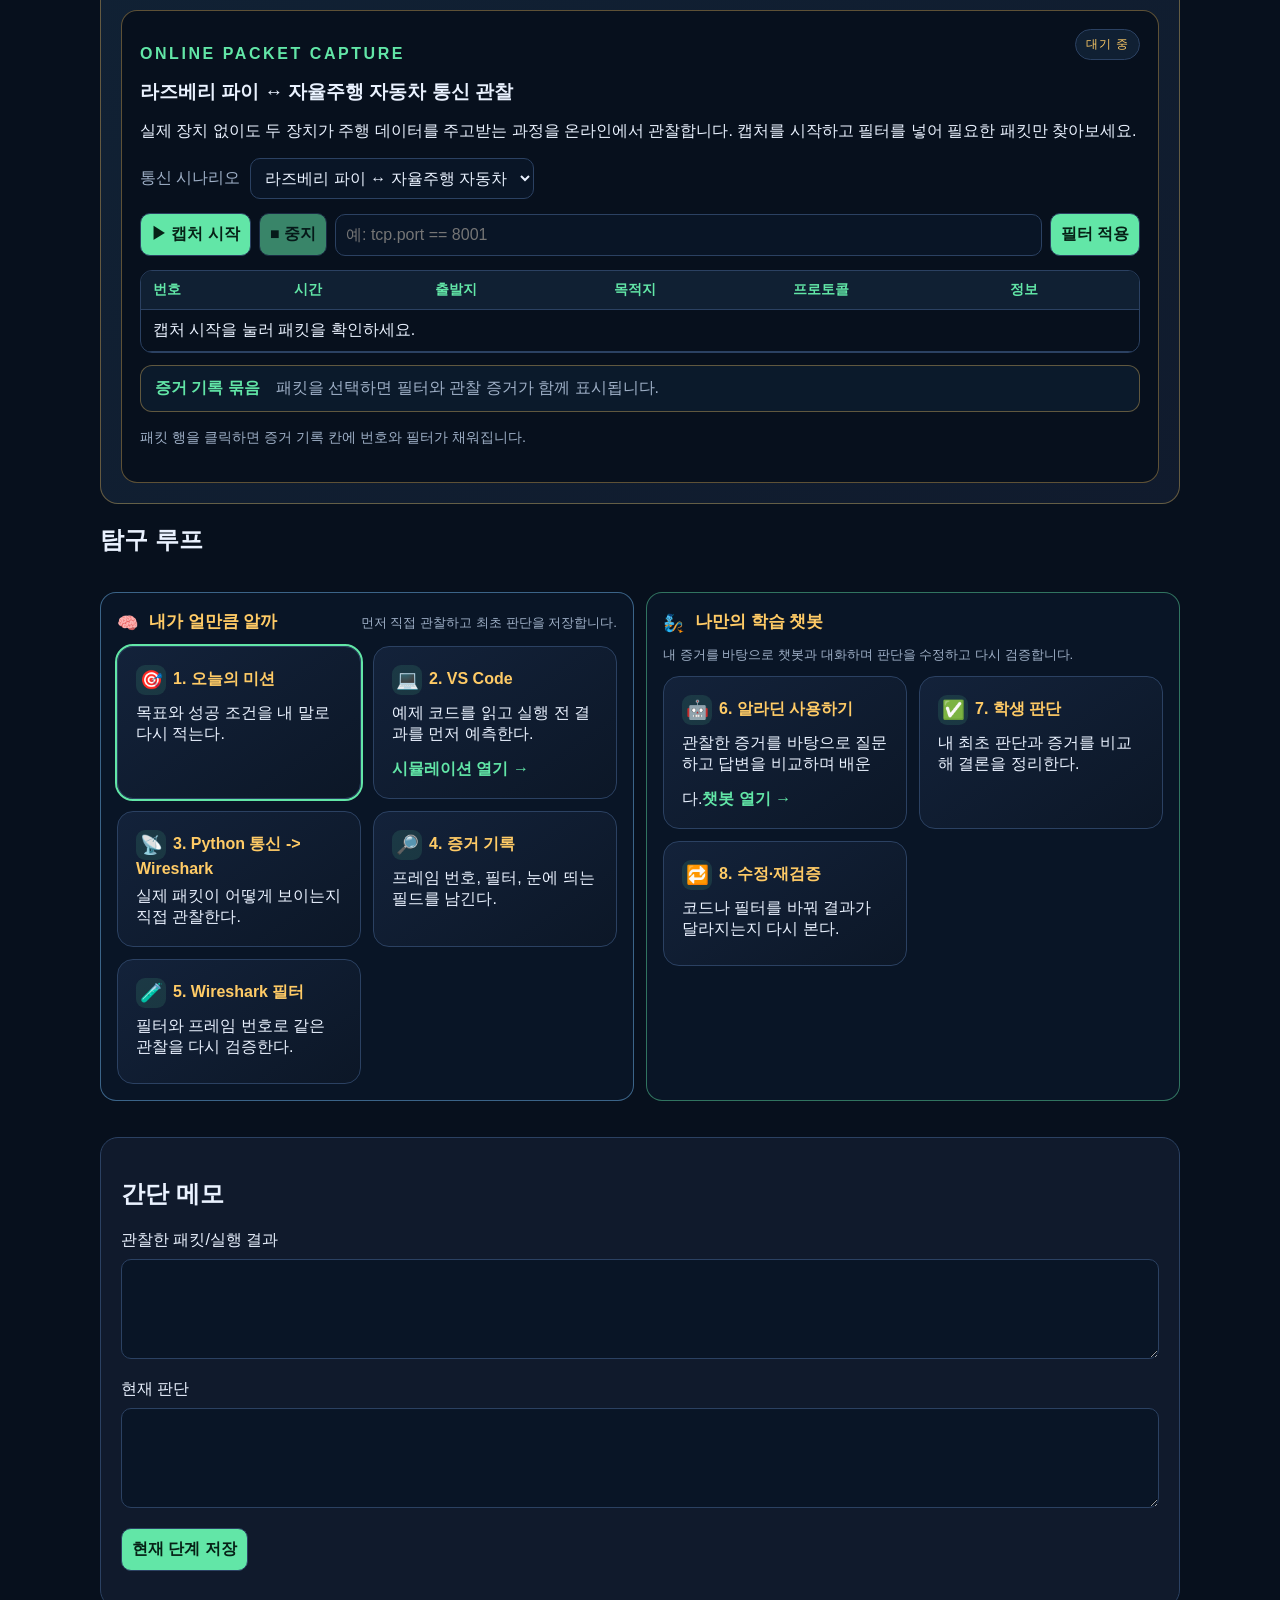
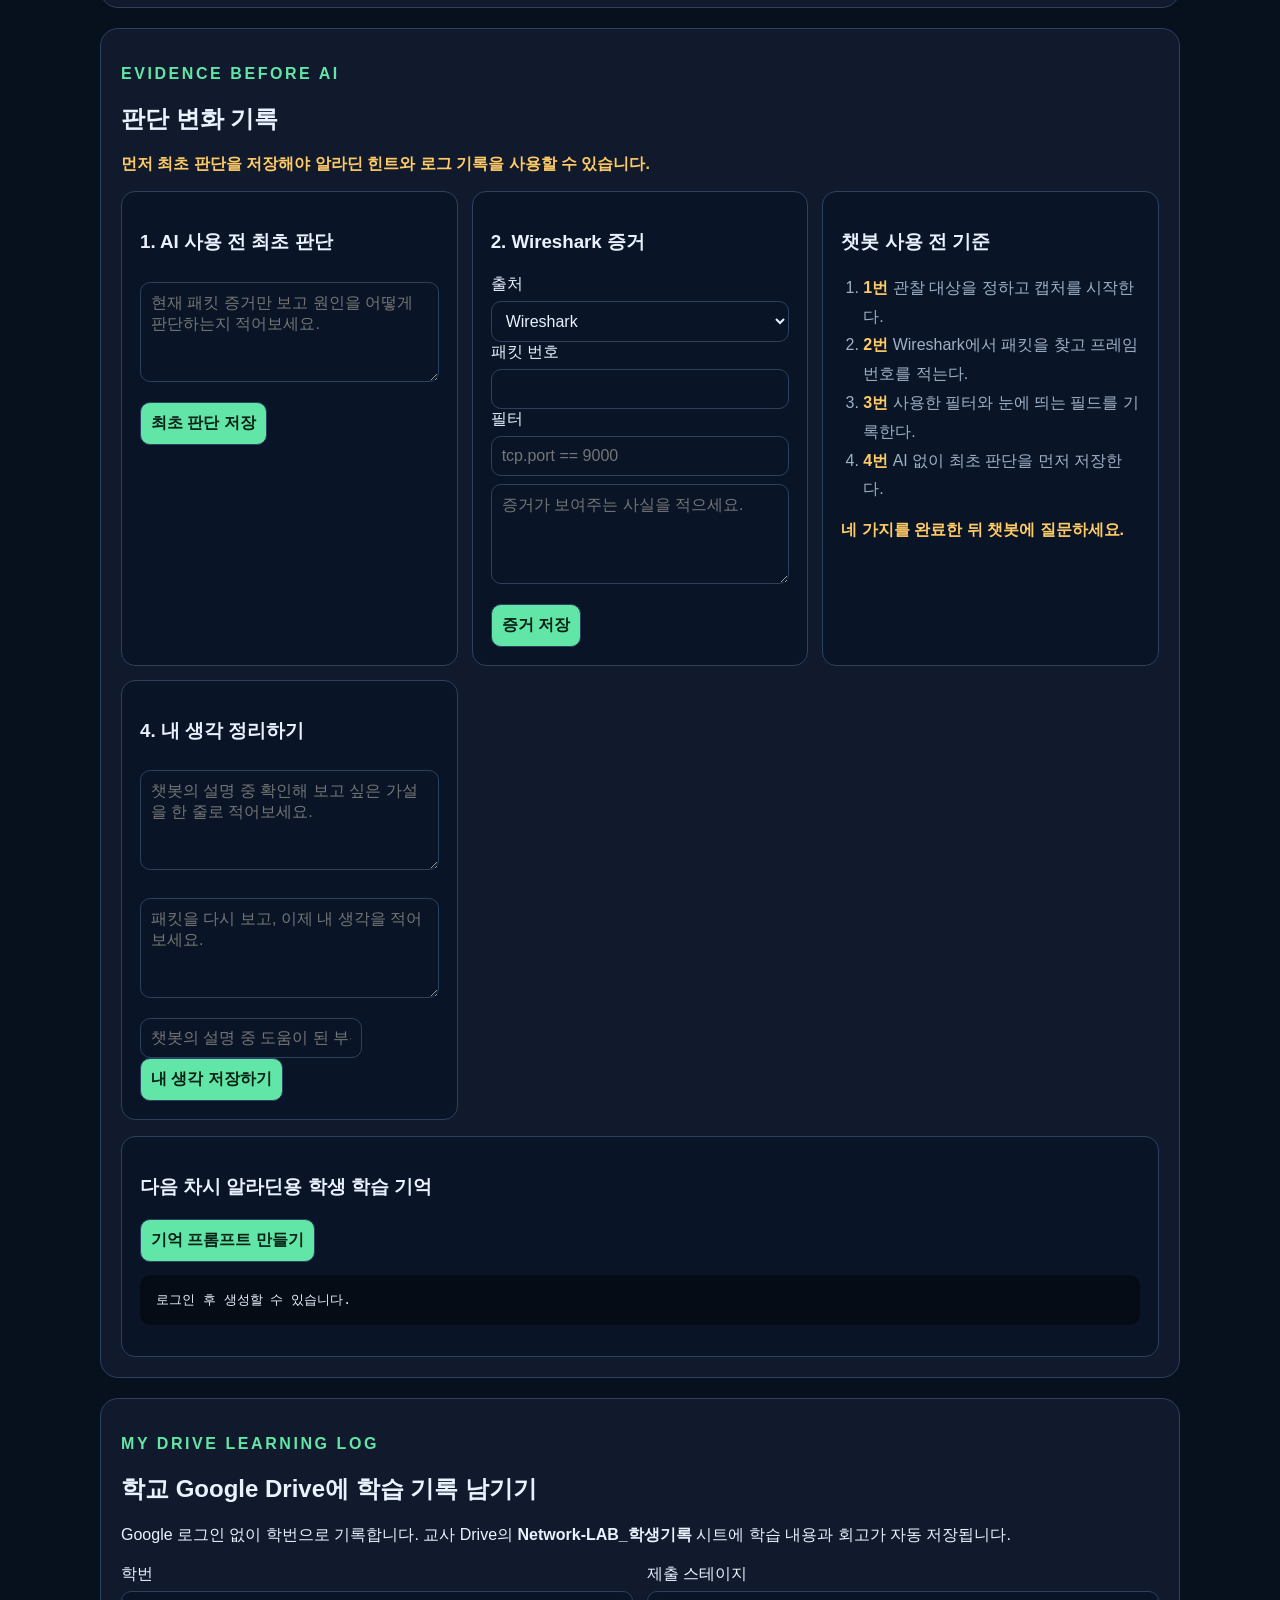
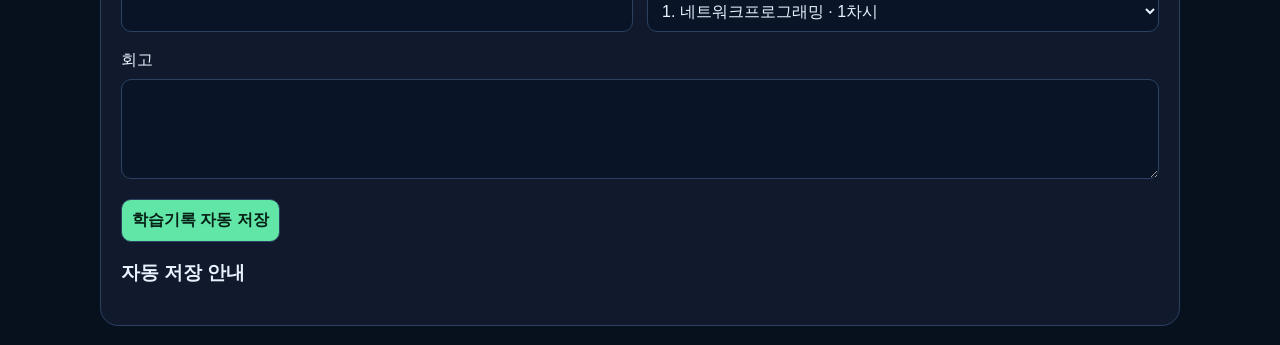
==== commit 480588d1: "Refresh static app script cache" ====
--- a/student-web/index.html
+++ b/student-web/index.html
@@ -15,6 +15,8 @@
       <a href="#learning">탐험 시작</a>
       <a href="#memory-workflow">학습 기억</a>
       <a href="#submit-work">학습 기록 제출</a>
+      <a href="comma2k19.html">comma2k19 데이터</a>
+      <a href="wireshark.html">Wireshark 예제</a>
       <a href="teacher.html">교사용 화면</a>
     </nav>
   </header>
@@ -387,7 +389,7 @@
     </section>
   </main>
 
-    <script src="app.js?v=35"></script>
+    <script src="app.js?v=39"></script>
 </body>
 </html>
 
--- a/student-web/styles.css
+++ b/student-web/styles.css
@@ -1,19 +1,194 @@
-:root { color-scheme: dark; --ink:#eaf2ff; --muted:#9fb0c7; --panel:#111c2e; --line:#2b4162; --accent:#62e6a7; --hot:#ffcb66; }
+:root { color-scheme: dark; --ink:#eaf2ff; --muted:#9fb0c7; --panel:#111c2e; --line:#2b4162; --accent:#62e6a7; --hot:#ffcb66; --theme-a:rgba(98,230,167,.12); --theme-b:rgba(255,203,102,.12); --theme-c:rgba(98,230,167,.14); --theme-d:rgba(255,203,102,.14); --lane-x:rgba(234,242,255,.12); --lane-y:rgba(98,230,167,.2); --lane-z:rgba(255,203,102,.2); }
 * { box-sizing:border-box; }
 body { margin:0; font-family:Segoe UI, Pretendard, sans-serif; color:var(--ink); background:radial-gradient(circle at 15% 0,#183555 0,transparent 35%),#07101d; }
 header, main { width:min(1080px,92vw); margin:auto; }
 header { padding:64px 0 28px; }
 h1 { font-size:clamp(2.2rem,7vw,5.5rem); letter-spacing:-.06em; margin:.1em 0; line-height:.9; }
 .eyebrow { color:var(--accent); font-weight:700; letter-spacing:.16em; }
-.toolbar,.mission,.evidence,.submission,.login-panel,.memory-workflow { background:rgba(17,28,46,.92); border:1px solid var(--line); border-radius:18px; padding:20px; margin:20px 0; }
+.toolbar,.mission,.evidence,.submission,.login-panel,.memory-workflow,.map-panel,.race-panel { background:rgba(17,28,46,.92); border:1px solid var(--line); border-radius:18px; padding:20px; margin:20px 0; }
+.driving-data-panel { background:linear-gradient(145deg,rgba(20,52,66,.96),rgba(17,28,46,.96)); border:1px solid rgba(98,230,167,.35); border-radius:18px; padding:20px; margin:20px 0; }
+.driving-data-panel[hidden] { display:none; }
+.online-simulation { background:linear-gradient(145deg,rgba(35,43,76,.96),rgba(17,28,46,.96)); border:1px solid rgba(120,196,255,.35); border-radius:18px; padding:20px; margin:20px 0; }
+.online-simulation[hidden] { display:none; }
+.data-panel-head,.data-source-note { display:flex; gap:12px; align-items:center; flex-wrap:wrap; }
+.data-panel-head { justify-content:space-between; }
+.data-panel-head h2 { margin:.2em 0; }
+.data-panel-head p:not(.eyebrow) { color:var(--muted); }
+.data-source-note { margin:16px 0; padding:12px 14px; border:1px solid var(--line); border-radius:12px; background:#091526; color:var(--muted); }
+.data-source-note b { color:var(--ink); }
+.data-source-note a { margin-left:auto; }
+.data-table-wrap { overflow:auto; border:1px solid var(--line); border-radius:14px; }
+.driving-table { width:100%; min-width:520px; border-collapse:collapse; background:#091526; }
+.driving-table th,.driving-table td { padding:11px 13px; text-align:left; border-bottom:1px solid rgba(43,65,98,.7); }
+.driving-table th { color:var(--hot); background:#102033; }
+.driving-table tr:last-child td { border-bottom:0; }
+.driving-table tbody tr:hover { background:#132a3d; }
+.team-mission-grid,.data-answer-grid { display:grid; grid-template-columns:repeat(auto-fit,minmax(220px,1fr)); gap:12px; margin:16px 0; }
+.team-mission-grid article { padding:16px; border:1px solid var(--line); border-radius:14px; background:#091526; }
+.team-mission-grid h3 { margin:8px 0; }
+.team-mission-grid p { color:var(--muted); margin:0; }
+.data-answer-grid label { display:grid; gap:6px; }
+#driving-check-result { color:var(--hot); font-weight:700; min-height:1.3em; }
+.sim-controls { display:flex; gap:12px; align-items:end; flex-wrap:wrap; margin:18px 0; }
+.sim-controls label { display:grid; gap:6px; color:var(--muted); }
+.sim-controls select { min-width:250px; }
+.speed-control { min-width:170px; }
+.speed-control input { padding:0; accent-color:var(--accent); }
+.csv-upload input { max-width:220px; padding:8px; }
+.sim-stage { display:grid; gap:14px; padding:18px; border:1px solid var(--line); border-radius:16px; background:#07101d; }
+.sim-road { position:relative; min-height:150px; overflow:hidden; border-radius:14px; background:linear-gradient(180deg,#17263b,#0d1727); border:1px solid #334d72; }
+.sim-road::before,.sim-road::after { content:""; position:absolute; left:0; right:0; height:2px; background:rgba(234,242,255,.2); }
+.sim-road::before { top:22%; }.sim-road::after { bottom:22%; }
+.sim-lane-line { position:absolute; left:0; right:0; top:50%; border-top:3px dashed rgba(255,203,102,.7); }
+.sim-car { position:absolute; left:12%; top:50%; transform:translate(-50%,-50%); font-size:2.2rem; transition:left .35s ease,transform .35s ease; filter:drop-shadow(0 5px 7px rgba(0,0,0,.35)); }
+.sim-readout { display:grid; grid-template-columns:repeat(4,minmax(100px,1fr)); gap:10px; }
+.sim-readout span { display:grid; gap:4px; padding:10px; border-radius:12px; background:#102033; color:var(--muted); }
+.sim-readout b { color:var(--ink); }
+.sim-task-grid { display:grid; grid-template-columns:repeat(auto-fit,minmax(220px,1fr)); gap:12px; margin-top:16px; }
+.sim-task-grid article { padding:16px; border:1px solid var(--line); border-radius:14px; background:#091526; }
+.sim-task-grid p { min-height:44px; color:var(--muted); }
+.sim-task-grid input,.sim-task-grid textarea { margin:0; min-height:0; }
+.sim-source-note { color:var(--muted); font-size:.9rem; line-height:1.6; }
+.tool-lab-panel { background:linear-gradient(145deg,rgba(17,39,58,.96),rgba(17,28,46,.96)); border:1px solid rgba(255,203,102,.35); border-radius:18px; padding:20px; margin:20px 0; }
+.tool-card-grid { display:grid; grid-template-columns:repeat(auto-fit,minmax(240px,1fr)); gap:14px; margin-top:18px; }
+.tool-card { display:grid; gap:10px; padding:18px; border:1px solid var(--line); border-radius:16px; background:#091526; }
+.tool-card h3 { margin:0; }
+.tool-card p,.tool-card li,.tool-card small { color:var(--muted); line-height:1.55; }
+.tool-card ol { padding-left:20px; margin:0; }
+.command-block { display:block; white-space:pre-wrap; padding:12px; border-radius:10px; background:#050c16; color:var(--accent); font-size:.82rem; }
+.copy-command { width:max-content; padding:8px 10px; }
+.wire-flow { margin-top:18px; padding:18px; border:1px solid rgba(120,196,255,.3); border-radius:16px; background:#07101d; }
+.wire-flow-head { display:flex; justify-content:space-between; gap:12px; align-items:start; flex-wrap:wrap; }
+.wire-flow-head h3 { margin:.2em 0 0; }
+.wire-flow-track { display:flex; align-items:center; gap:10px; margin-top:16px; overflow:auto; padding-bottom:4px; }
+.wire-flow-track article { min-width:150px; display:grid; gap:5px; padding:14px; border:1px solid var(--line); border-radius:12px; background:#102033; }
+.packet-simulator { margin-top:18px; padding:18px; border:1px solid rgba(255,203,102,.35); border-radius:16px; background:#07101d; }
+.packet-controls { display:flex; flex-wrap:wrap; gap:8px; align-items:center; margin:14px 0; }
+.packet-controls input { flex:1 1 220px; margin:0; min-height:42px; }
+.packet-scenario { display:flex; align-items:center; gap:10px; color:var(--muted); margin-top:12px; }
+.packet-scenario select { margin:0; max-width:340px; }
+.packet-table-wrap { overflow:auto; border:1px solid var(--line); border-radius:12px; }
+.packet-table { width:100%; border-collapse:collapse; min-width:680px; }
+.packet-table th,.packet-table td { padding:10px 12px; border-bottom:1px solid var(--line); text-align:left; white-space:nowrap; }
+.packet-table th { color:var(--accent); background:#102033; font-size:.85rem; }
+.packet-table tbody tr { cursor:pointer; }
+.packet-table tbody tr:hover,.packet-table tbody tr.selected { background:rgba(98,230,167,.12); }
+.packet-evidence-summary { display:flex; flex-wrap:wrap; gap:8px 16px; margin-top:12px; padding:12px 14px; border:1px solid rgba(255,203,102,.35); border-radius:12px; background:#0b1a2b; color:var(--muted); }
+.packet-evidence-summary b { color:var(--accent); }
+.race-card.team-a { border-color:rgba(98,160,255,.65); background:linear-gradient(135deg,rgba(35,75,145,.28),rgba(10,25,43,.95)); }
+.race-card.team-b { border-color:rgba(255,177,86,.65); background:linear-gradient(135deg,rgba(130,77,25,.28),rgba(10,25,43,.95)); }
+.team-label { display:inline-block; margin:4px 0 8px; padding:3px 8px; border-radius:999px; font-size:.78rem; font-weight:700; }
+.team-a .team-label { color:#9fc5ff; background:rgba(65,130,255,.18); }
+.team-b .team-label { color:#ffd08d; background:rgba(255,170,70,.18); }
+.map-race-car { position:absolute; z-index:4; display:flex; align-items:center; gap:5px; padding:5px 8px; border-radius:999px; font-size:.72rem; background:#07101d; box-shadow:0 0 14px rgba(0,0,0,.35); animation:map-car-pulse 1.8s ease-in-out infinite; }
+.map-race-car span { font-size:1.25rem; }.map-race-car b { white-space:nowrap; }.map-race-car.car-a { left:31%; top:47%; color:#9fc5ff; border:1px solid #4f8cff; }.map-race-car.car-b { left:57%; top:47%; color:#ffd08d; border:1px solid #ffb156; animation-delay:.35s; }
+.map-race-car.finished { box-shadow:0 0 18px rgba(99,224,174,.8); border-color:#63e0ae; }
+.map-finish-line { position:absolute; right:7%; top:42%; z-index:3; padding:7px 10px; border:1px dashed #63e0ae; border-radius:10px; color:#b8ffdf; background:rgba(7,16,29,.88); font-size:.78rem; }
+.surprise-mission { display:block; margin-top:8px; padding:6px 8px; border-radius:8px; color:#ffe39a; background:rgba(255,177,86,.12); border:1px solid rgba(255,177,86,.45); font-size:.78rem; }
+@keyframes map-car-pulse { 50% { transform:translateY(-3px); } }
+.map-energy { padding:16px; border:1px solid rgba(98,160,255,.35); border-radius:14px; background:#0b1a2b; }.map-energy h3 { margin:4px 0 14px; }.energy-row { display:flex; justify-content:space-between; margin-top:10px; font-size:.86rem; }.energy-track { height:10px; margin-top:6px; border-radius:8px; background:#1a2c43; overflow:hidden; }.energy-track i { display:block; height:100%; border-radius:8px; }.energy-blue { background:#63a0ff; }.energy-orange { background:#ffb156; }.map-energy small { display:block; margin-top:14px; color:var(--muted); }
+.flow-action { cursor:pointer; transition:transform .15s ease, border-color .15s ease; }
+.flow-action:hover,.flow-action:focus-visible { transform:translateY(-2px); border-color:var(--accent); outline:none; }
+.flow-action.flow-active { border-color:var(--accent); box-shadow:0 0 0 2px rgba(98,230,167,.2); }
+.wire-flow-track small { color:var(--muted); line-height:1.4; }
+.wire-step { width:28px; height:28px; display:grid; place-items:center; border-radius:50%; background:var(--accent); color:#06121b; font-weight:800; }
+.wire-arrow { color:var(--hot); font-size:1.4rem; }
+.curriculum-note { background:linear-gradient(145deg, rgba(98,230,167,.10), rgba(255,203,102,.08)); border:1px solid rgba(98,230,167,.28); border-radius:18px; padding:20px; margin:20px 0; }
+.curriculum-note h2 { margin:6px 0 10px; }
+.curriculum-note p { color:var(--muted); }
+.project-roadmap { display:grid; grid-template-columns:repeat(auto-fit,minmax(150px,1fr)); gap:8px; margin-top:16px; }
+.project-roadmap span { padding:10px 12px; border:1px solid rgba(98,230,167,.25); border-radius:12px; background:#0b1a2b; color:var(--muted); font-size:.88rem; }
+.project-roadmap b { display:block; color:var(--accent); margin-bottom:4px; }
+.inline-link { display:inline-flex; align-items:center; gap:8px; margin-top:8px; text-decoration:none; font-weight:700; }
 .toolbar { display:flex; gap:16px; align-items:center; flex-wrap:wrap; }
 #api-status { margin-left:auto; color:var(--muted); }
+.toolbar select { min-width:280px; }
+.map-panel { overflow:hidden; }
+.map-copy p:last-child { color:var(--muted); max-width:72ch; }
+.map-shell { display:grid; grid-template-columns:minmax(0,1fr) 220px 220px; gap:18px; align-items:stretch; }
+.map-board { position:relative; min-height:620px; border:1px solid var(--line); border-radius:24px; overflow:hidden; background:
+linear-gradient(135deg, var(--theme-a), transparent 30%),
+linear-gradient(315deg, var(--theme-b), transparent 30%),
+radial-gradient(circle at 20% 80%, var(--theme-c), transparent 20%),
+radial-gradient(circle at 80% 20%, var(--theme-d), transparent 20%),
+#091526; }
+.map-board::before,
+.map-board::after { content:""; position:absolute; inset:0; pointer-events:none; }
+.map-board::before { background:
+linear-gradient(135deg, transparent 47%, var(--lane-x) 49%, var(--lane-x) 51%, transparent 53%),
+linear-gradient(90deg, transparent 48.6%, var(--lane-y) 49%, var(--lane-y) 51%, transparent 51.4%),
+linear-gradient(0deg, transparent 48.6%, var(--lane-z) 49%, var(--lane-z) 51%, transparent 51.4%);
+opacity:.85; }
+.map-board.theme-foundation { --theme-a:rgba(98,230,167,.16); --theme-b:rgba(120,196,255,.10); --theme-c:rgba(98,230,167,.18); --theme-d:rgba(120,196,255,.14); --lane-x:rgba(198,242,255,.16); --lane-y:rgba(98,230,167,.24); --lane-z:rgba(120,196,255,.22); }
+.map-board.theme-transport { --theme-a:rgba(255,203,102,.16); --theme-b:rgba(255,126,95,.12); --theme-c:rgba(255,203,102,.14); --theme-d:rgba(255,126,95,.16); --lane-x:rgba(255,238,204,.14); --lane-y:rgba(255,203,102,.24); --lane-z:rgba(255,126,95,.22); }
+.map-board.theme-security { --theme-a:rgba(119,255,198,.10); --theme-b:rgba(35,209,197,.14); --theme-c:rgba(119,255,198,.14); --theme-d:rgba(35,209,197,.18); --lane-x:rgba(216,255,245,.14); --lane-y:rgba(119,255,198,.2); --lane-z:rgba(35,209,197,.22); }
+.map-board.theme-project { --theme-a:rgba(255,150,214,.12); --theme-b:rgba(255,203,102,.14); --theme-c:rgba(193,134,255,.14); --theme-d:rgba(255,150,214,.18); --lane-x:rgba(255,236,255,.12); --lane-y:rgba(193,134,255,.2); --lane-z:rgba(255,150,214,.22); }
+.map-board::after { background-image:
+radial-gradient(circle at 16% 84%, rgba(98,230,167,.25) 0 24px, transparent 25px),
+radial-gradient(circle at 84% 16%, rgba(255,203,102,.25) 0 24px, transparent 25px),
+radial-gradient(circle at 50% 50%, rgba(234,242,255,.12) 0 34px, transparent 35px);
+}
+.map-node { position:absolute; transform:translate(-50%,-50%); width:52px; height:52px; border-radius:50%; border:1px solid var(--line); background:#102033; color:var(--ink); display:grid; place-items:center; cursor:pointer; font-weight:800; box-shadow:0 8px 22px rgba(0,0,0,.28); transition:transform .16s ease, border-color .16s ease, box-shadow .16s ease, background .16s ease; }
+.map-node:hover { transform:translate(-50%,-50%) scale(1.08); border-color:var(--accent); }
+.map-node.active { background:linear-gradient(145deg,#1b3f60,#0e1d2f); border-color:var(--accent); box-shadow:0 0 0 3px rgba(98,230,167,.22), 0 10px 26px rgba(0,0,0,.34); }
+.map-node.done { border-color:#7ef0bf; box-shadow:0 0 0 2px rgba(126,240,191,.14), 0 8px 22px rgba(0,0,0,.28); }
+.map-node.locked,
+.map-node:disabled { cursor:not-allowed; opacity:.42; filter:saturate(.45); }
+.map-node.locked:hover,
+.map-node:disabled:hover { transform:translate(-50%,-50%); border-color:var(--line); }
+.map-node.top { color:#d8f7ff; }
+.map-node.mid { color:#fff2c7; }
+.map-node.bot { color:#ffe3f2; }
+.map-node.jungle { background:#132a24; }
+.map-node.base { background:#2b2042; }
+.map-node .node-no { font-size:.95rem; line-height:1; }
+.map-node .node-mini { position:absolute; bottom:-20px; left:50%; transform:translateX(-50%); white-space:nowrap; font-size:.68rem; color:var(--muted); }
+.map-lane-tag { position:absolute; padding:6px 10px; border-radius:999px; border:1px solid var(--line); background:rgba(9,21,38,.9); color:var(--muted); font-size:.78rem; letter-spacing:.08em; text-transform:uppercase; }
+.tag-top { top:16px; left:24px; }
+.tag-mid { top:18px; right:24px; }
+.tag-bot { bottom:18px; right:24px; }
+.tag-jungle { bottom:18px; left:24px; }
+.map-legend { display:grid; gap:12px; padding:18px; border:1px solid var(--line); border-radius:18px; background:#091526; align-content:start; }
+.map-legend p { margin:0; color:var(--muted); }
+.map-legend b { font-size:1.05rem; }
+.theme-chip { display:inline-flex; align-items:center; width:max-content; padding:6px 10px; border-radius:999px; border:1px solid var(--line); background:#102033; color:var(--hot); font-size:.76rem; letter-spacing:.08em; text-transform:uppercase; }
+.race-head { display:flex; justify-content:space-between; gap:16px; align-items:end; flex-wrap:wrap; }
+.race-head p:last-child { color:var(--muted); max-width:64ch; }
+.race-meta { display:grid; gap:8px; justify-items:end; text-align:right; }
+.race-meta small { color:var(--muted); }
+.race-grid { display:grid; grid-template-columns:repeat(auto-fit,minmax(240px,1fr)); gap:14px; margin-top:18px; }
+.race-card { position:relative; display:grid; gap:10px; padding:18px; border:1px solid var(--line); border-radius:16px; background:linear-gradient(145deg,#13223a,#0c1727); }
+.race-rank { position:absolute; top:14px; right:14px; width:34px; height:34px; border-radius:50%; display:grid; place-items:center; font-weight:900; color:#08111d; background:var(--hot); }
+.race-card.me { border-color:var(--accent); box-shadow:0 0 0 2px rgba(98,230,167,.16); }
+.race-card .race-stage { color:var(--hot); font-weight:700; }
+.race-card small { color:var(--muted); }
+.race-stats { display:grid; grid-template-columns:repeat(2,minmax(0,1fr)); gap:10px; }
+.race-stats span { display:grid; gap:4px; padding:10px; border-radius:12px; background:#091526; color:var(--muted); font-size:.85rem; }
+.race-stats b { color:var(--ink); font-size:1rem; }
+.stage-zone { margin:0 0 8px; color:var(--accent); font-weight:800; letter-spacing:.12em; text-transform:uppercase; }
+.stage-mission { font-size:1.05rem; color:var(--ink); }
+.stage-grid { display:grid; grid-template-columns:repeat(auto-fit,minmax(180px,1fr)); gap:12px; margin-top:18px; }
+.stage-grid article { padding:16px; border:1px solid var(--line); border-radius:14px; background:linear-gradient(145deg,#13223a,#0b1523); }
+.stage-grid span { display:block; margin-bottom:8px; color:var(--muted); font-size:.9rem; }
+.stage-grid b { color:var(--hot); }
 select,textarea,button,input { font:inherit; color:var(--ink); background:#091526; border:1px solid var(--line); border-radius:10px; padding:10px; }
+select option:disabled { color:#61748f; }
 .flow { display:grid; grid-template-columns:repeat(auto-fit,minmax(210px,1fr)); gap:12px; }
 .step { min-height:145px; padding:18px; border:1px solid var(--line); border-radius:16px; background:linear-gradient(145deg,#13223a,#0c1727); cursor:pointer; }
 .step.active { outline:2px solid var(--accent); }
 .step.done { border-color:var(--accent); }
 .step b { display:block; color:var(--hot); margin-bottom:8px; }
+.step-launch { display:inline-block; margin-top:14px; color:var(--accent); font-weight:800; }
+.step-icon { display:inline-grid; place-items:center; width:30px; height:30px; margin-right:7px; border-radius:9px; background:rgba(98,230,167,.12); font-size:1.15rem; vertical-align:middle; }
+.phase-icon { display:inline-block; margin-right:5px; font-size:1.25rem; vertical-align:-2px; }
+.flow-phase { margin:16px 0; padding:16px; border:1px solid var(--line); border-radius:16px; background:#091526; }
+.flow-before-chat { border-color:rgba(120,196,255,.45); }
+.flow-after-chat { border-color:rgba(98,230,167,.45); }
+.flow-phase-title { display:flex; align-items:baseline; justify-content:space-between; gap:12px; flex-wrap:wrap; margin-bottom:12px; }
+.flow-phase-title span { color:var(--hot); font-size:1.08rem; font-weight:800; }
+.flow-phase-title small { color:var(--muted); }
+.flow-phase-grid { display:grid; grid-template-columns:repeat(auto-fit,minmax(190px,1fr)); gap:12px; }
+.flow-phase-grid .step { min-height:125px; }
 textarea { width:100%; min-height:100px; margin:8px 0 16px; resize:vertical; }
 button { background:var(--accent); color:#062116; font-weight:800; cursor:pointer; }
 code { color:var(--accent); }
@@ -33,9 +208,35 @@
 .secondary { background:transparent; color:var(--muted); }
 .memory-grid { display:grid; grid-template-columns:repeat(auto-fit,minmax(280px,1fr)); gap:14px; }
 .memory-grid article,.memory-preview { padding:18px; background:#091526; border:1px solid var(--line); border-radius:14px; }
+.chat-gate-card { background:linear-gradient(145deg,#13253d,#0c1727); }
+.chat-gate-list { margin:10px 0; padding-left:22px; color:var(--muted); line-height:1.8; }
+.chat-gate-list b { color:var(--hot); }
+.api-key-note { display:block; margin-top:10px; color:var(--muted); line-height:1.5; }
+.chat-composer { display:flex; gap:8px; align-items:center; margin-top:12px; }
+.chat-composer input { flex:1; min-width:0; margin:0; }
+.chat-composer button { flex:0 0 auto; }
+.suggested-questions { display:flex; align-items:center; flex-wrap:wrap; gap:8px; margin:12px 0; }
+.suggested-questions > span { width:100%; color:var(--hot); font-weight:700; }
+.question-chip { padding:7px 10px; border-radius:999px; background:#132a3d; border:1px solid var(--line); color:var(--ink); font-size:.85rem; }
 .guardrail { color:var(--hot); font-weight:700; }
 pre { white-space:pre-wrap; word-break:break-word; padding:16px; background:#050c16; border-radius:10px; max-height:420px; overflow:auto; }
 .progress-track { height:10px; background:#07101d; border-radius:999px; overflow:hidden; }
 .progress-track span { display:block; height:100%; background:var(--accent); }
 .concept-list { color:var(--muted); }
+.chat-card { grid-column:span 2; }
+.floating-chat { position:fixed !important; right:20px; bottom:20px; z-index:1000; width:min(430px,calc(100vw - 40px)); max-height:min(76vh,680px); overflow:auto; box-shadow:0 18px 48px rgba(0,0,0,.42); backdrop-filter:blur(10px); border:1px solid rgba(98,230,167,.55)!important; transform:translateZ(0); will-change:transform; }
+.floating-chat-head { display:flex; align-items:center; justify-content:space-between; gap:12px; }
+.floating-chat-head h3 { margin:0; }
+.floating-chat-head span { flex:0 0 auto; padding:5px 8px; border-radius:999px; color:var(--hot); border:1px solid var(--line); font-size:.72rem; }
+.chat-history { display:grid; gap:10px; max-height:420px; overflow:auto; padding:12px; margin:12px 0; background:#050c16; border-radius:12px; }
+.chat-message { max-width:85%; padding:10px 13px; border-radius:14px; }
+.chat-message p { margin:5px 0 0; white-space:pre-wrap; }
+.chat-message.user { justify-self:end; background:#183555; }
+.chat-message.bot { justify-self:start; background:#102a22; border:1px solid #286349; }
+.empty-chat,#chat-status { color:var(--muted); }
+button:disabled { opacity:.55; cursor:wait; }
 @media(max-width:600px){ #api-status { margin-left:0; width:100%; } }
+@media(max-width:1100px){ .map-shell { grid-template-columns:minmax(0,1fr) 220px; } .map-energy { grid-column:2; } }
+@media(max-width:900px){ .map-shell { grid-template-columns:1fr; } .map-board,.map-energy { grid-column:auto; } .map-board { min-height:520px; } }
+@media(max-width:760px){ .chat-card { grid-column:span 1; } .floating-chat { right:10px; bottom:10px; width:calc(100vw - 20px); max-height:70vh; } .toolbar select { min-width:100%; } .map-board { min-height:460px; } .map-node { width:44px; height:44px; } .map-node .node-mini { display:none; } .sim-readout { grid-template-columns:repeat(2,minmax(100px,1fr)); } }
+
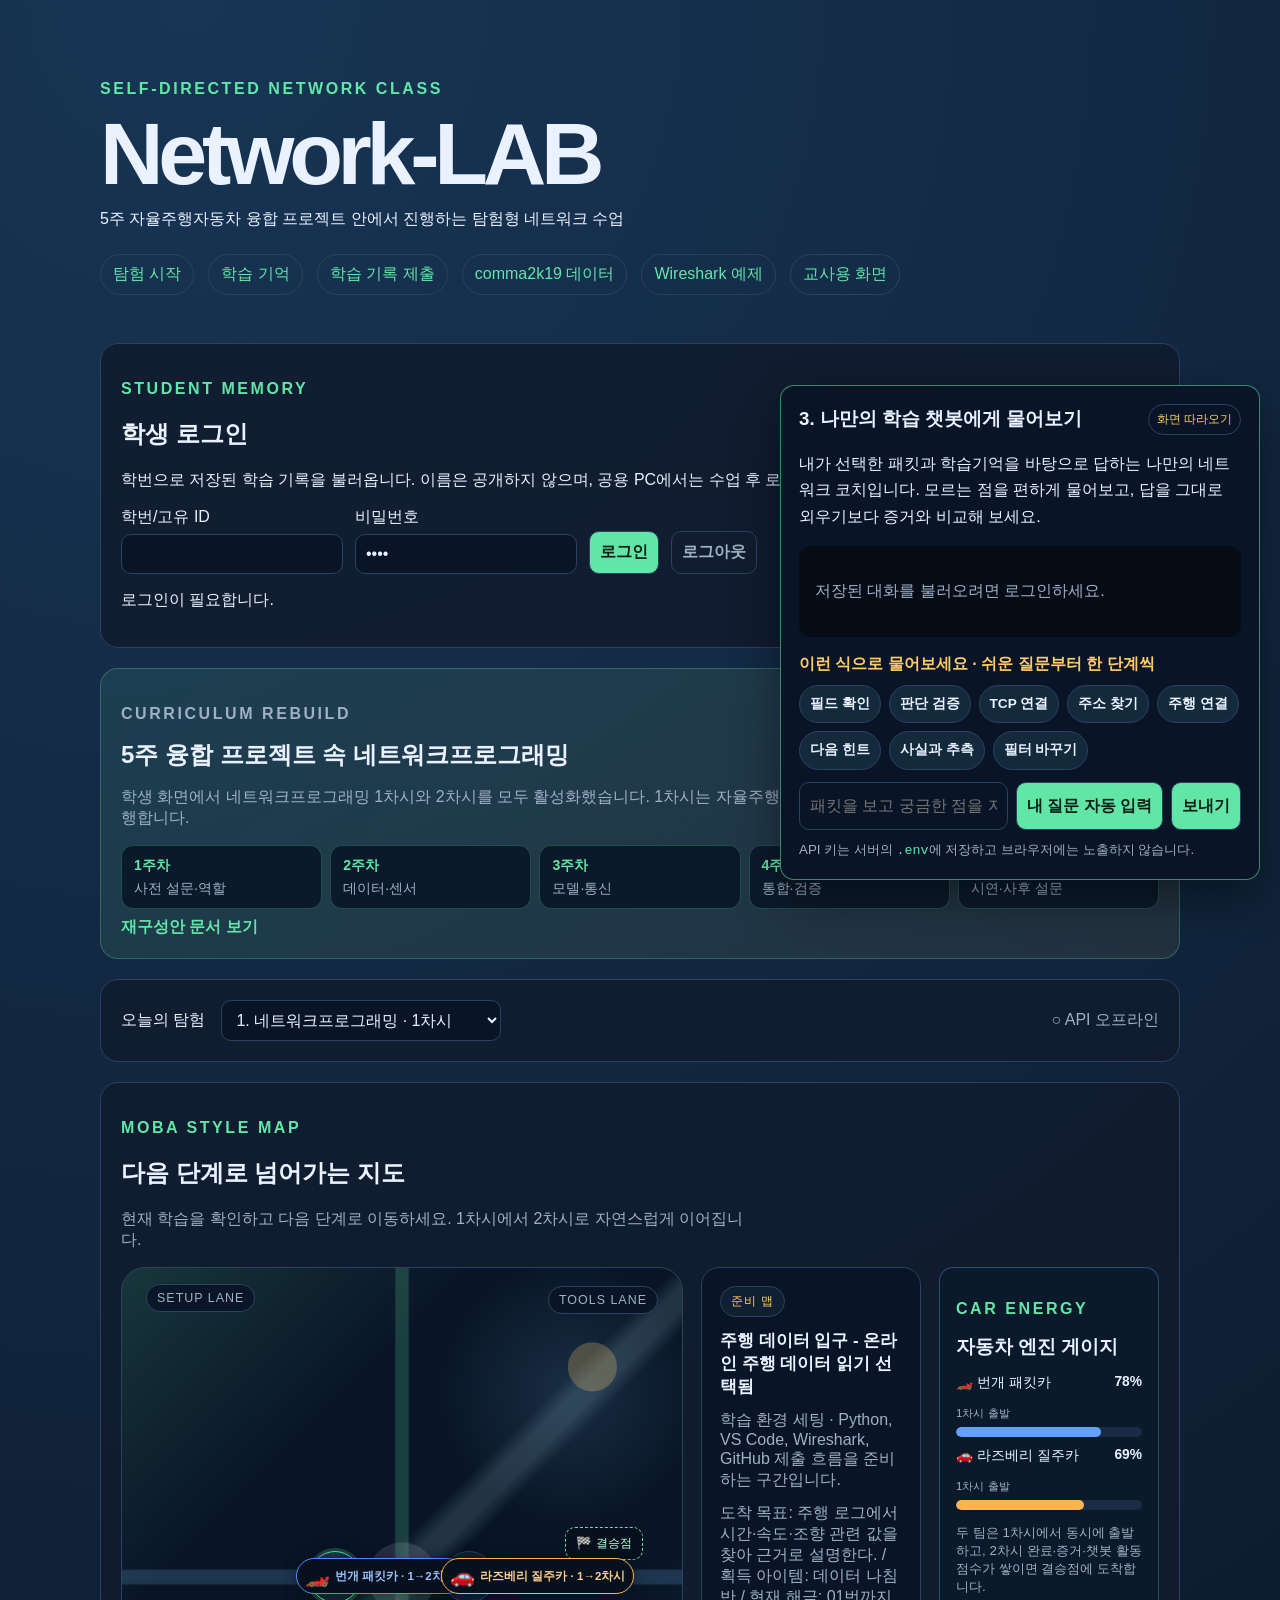
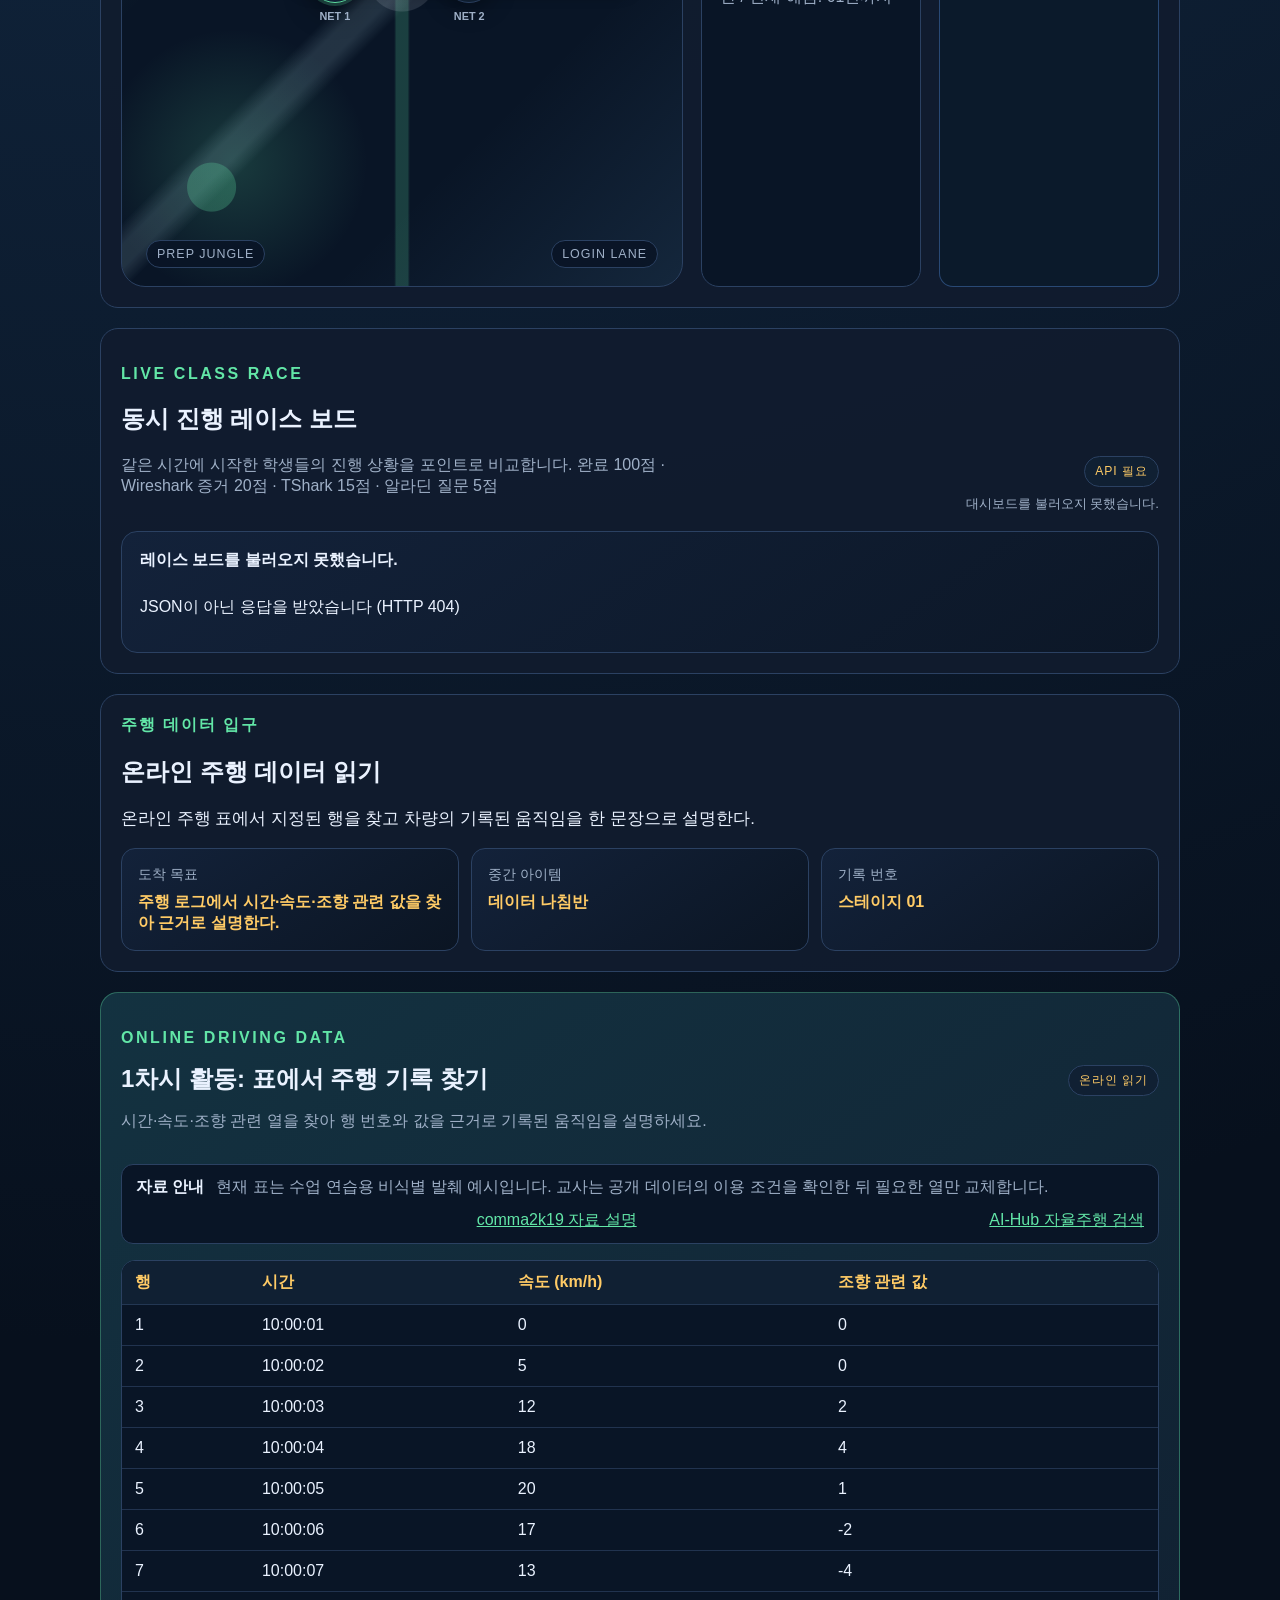
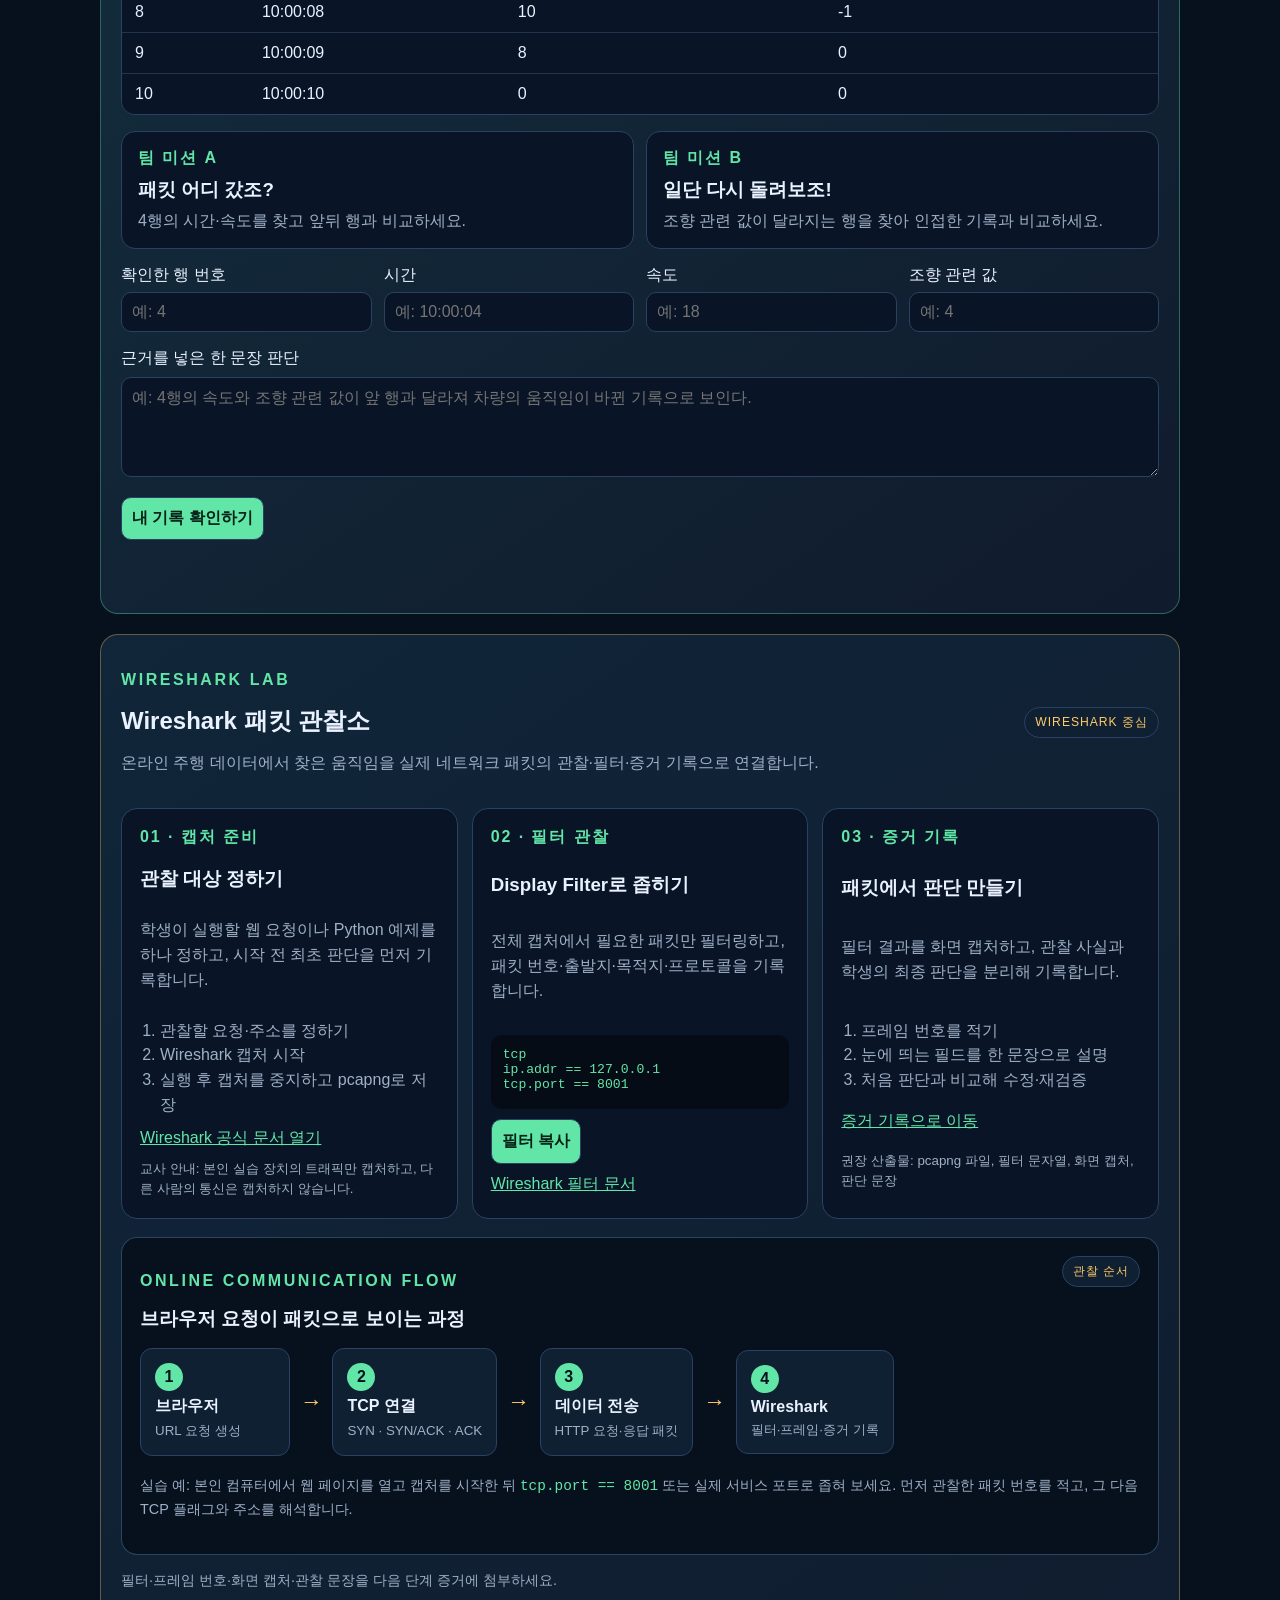
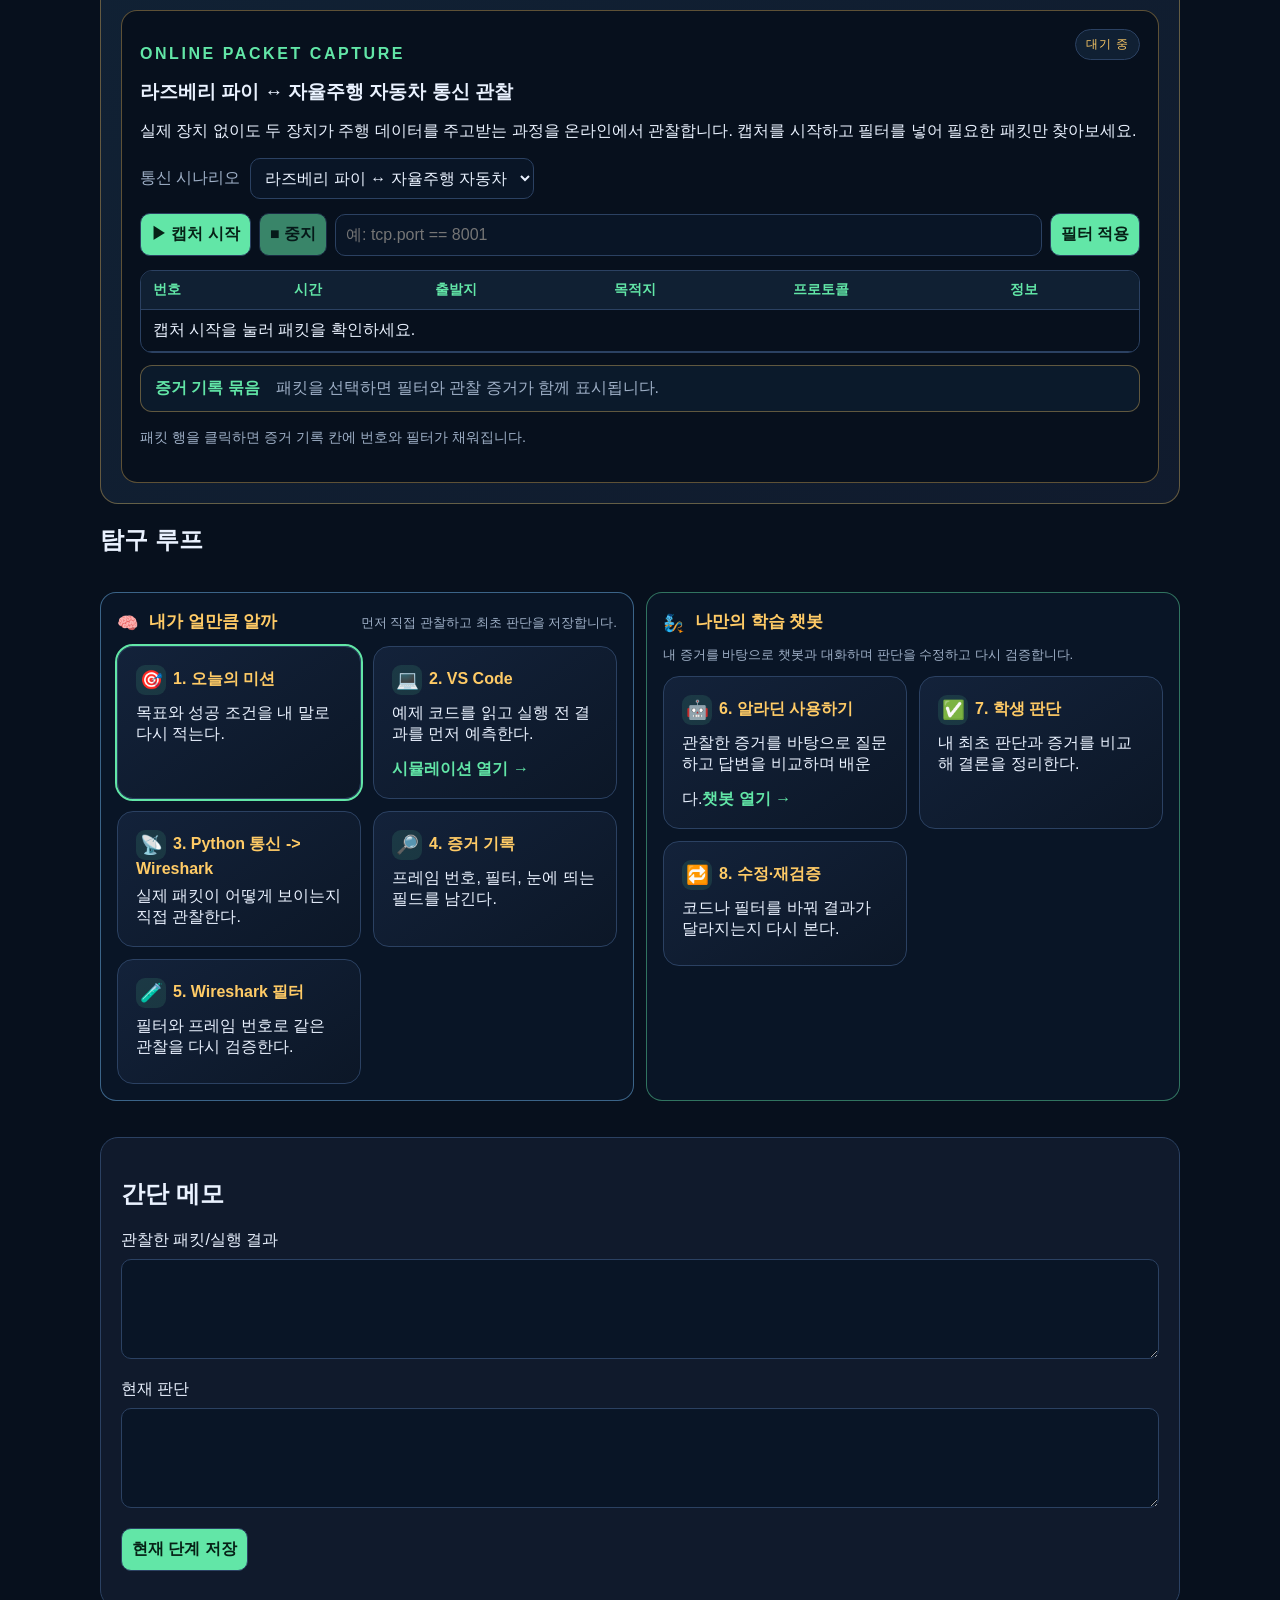
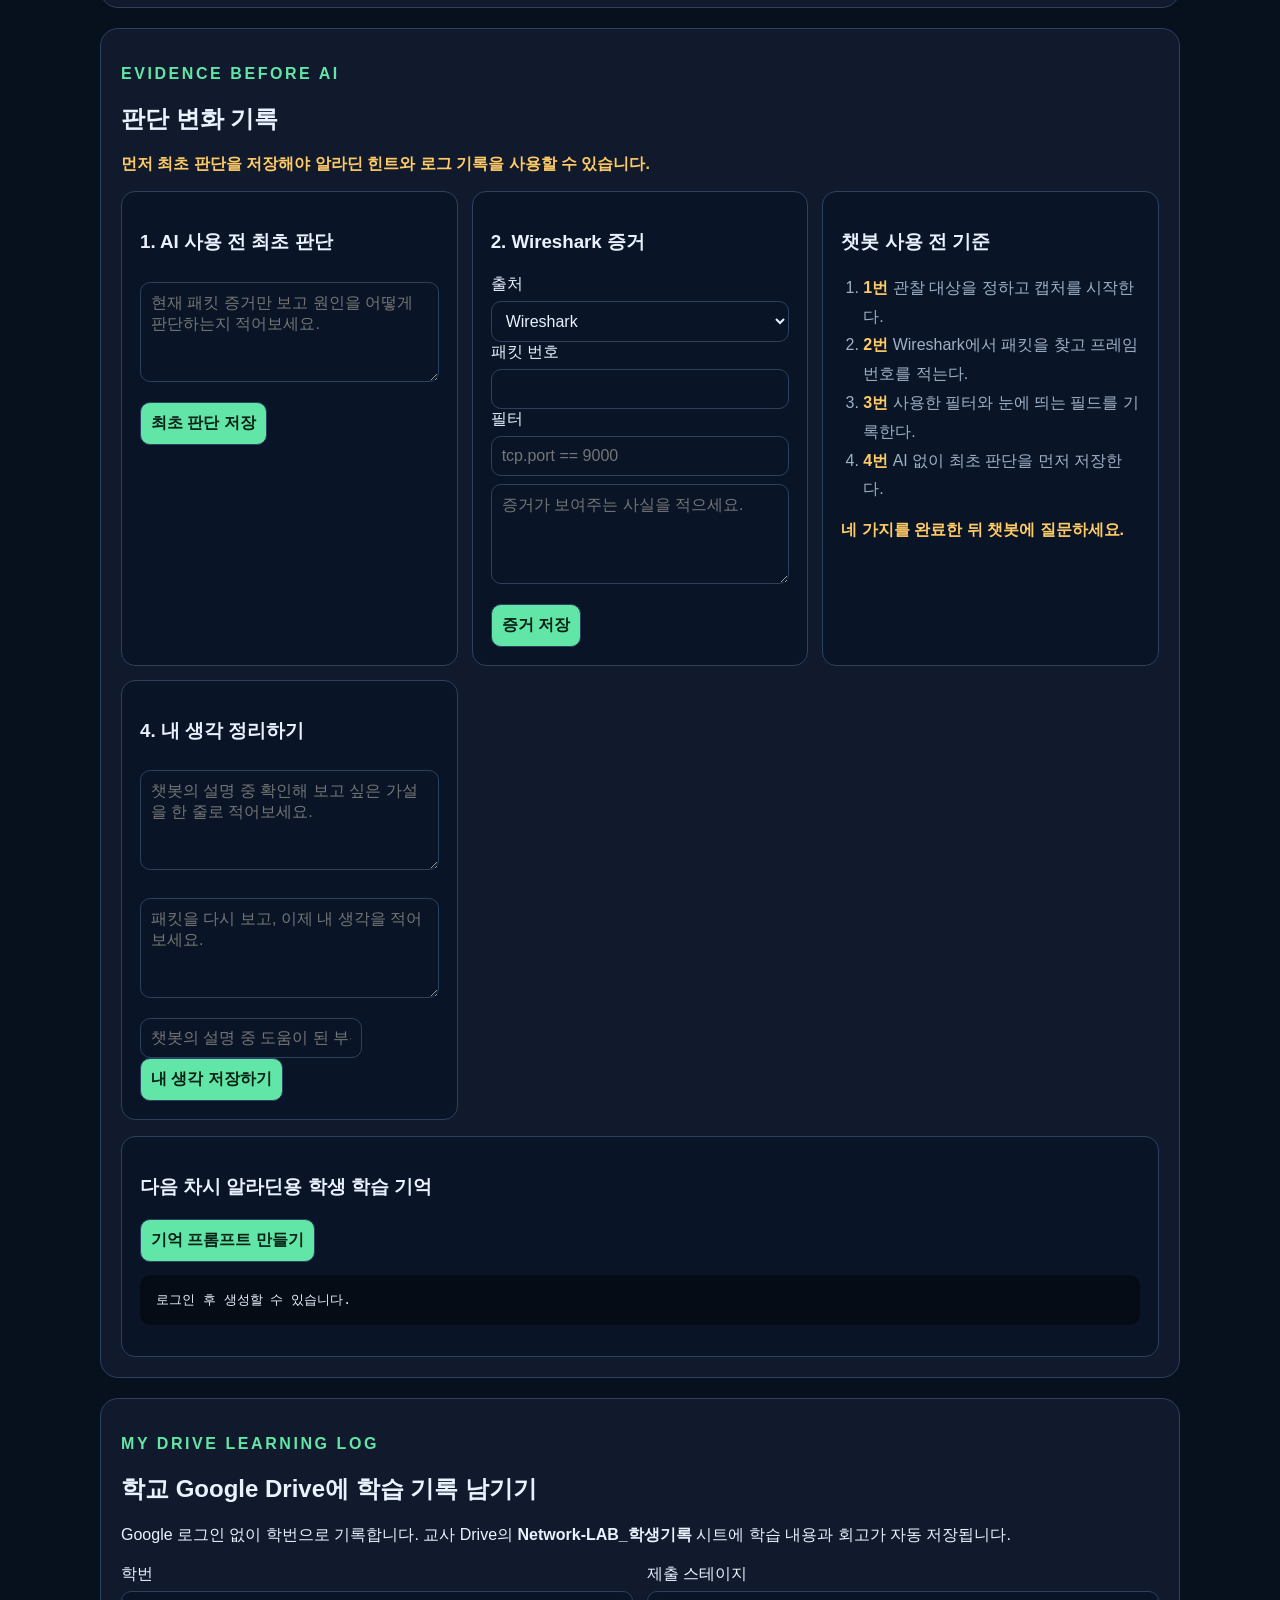
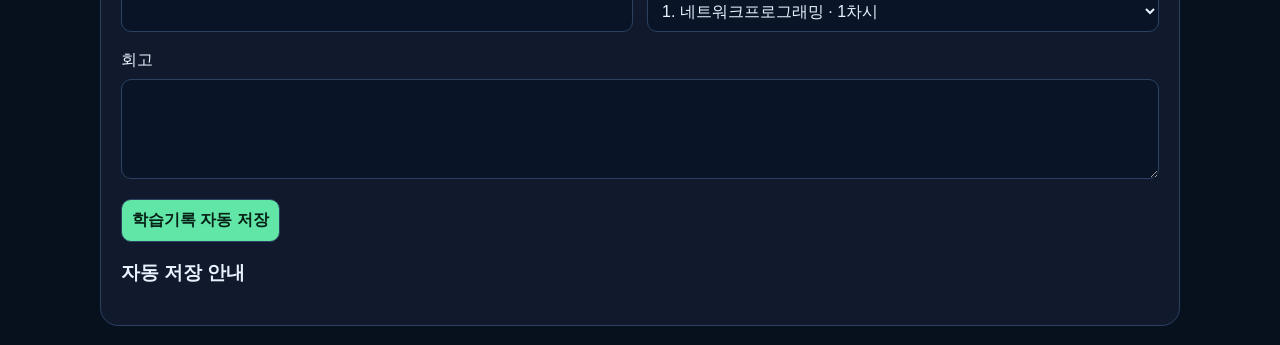
==== commit a1ed26b9: "Refresh chatbot script after question loading fix" ====
--- a/student-web/index.html
+++ b/student-web/index.html
@@ -389,7 +389,7 @@
     </section>
   </main>
 
-    <script src="app.js?v=39"></script>
+    <script src="app.js?v=42"></script>
 </body>
 </html>
 
--- a/student-web/styles.css
+++ b/student-web/styles.css
@@ -213,7 +213,7 @@
 .chat-gate-list b { color:var(--hot); }
 .api-key-note { display:block; margin-top:10px; color:var(--muted); line-height:1.5; }
 .chat-composer { display:flex; gap:8px; align-items:center; margin-top:12px; }
-.chat-composer input { flex:1; min-width:0; margin:0; }
+.chat-composer input { flex:1; min-width:0; margin:0; min-height:46px; font-size:1rem; }
 .chat-composer button { flex:0 0 auto; }
 .suggested-questions { display:flex; align-items:center; flex-wrap:wrap; gap:8px; margin:12px 0; }
 .suggested-questions > span { width:100%; color:var(--hot); font-weight:700; }
@@ -224,12 +224,14 @@
 .progress-track span { display:block; height:100%; background:var(--accent); }
 .concept-list { color:var(--muted); }
 .chat-card { grid-column:span 2; }
-.floating-chat { position:fixed !important; right:20px; bottom:20px; z-index:1000; width:min(430px,calc(100vw - 40px)); max-height:min(76vh,680px); overflow:auto; box-shadow:0 18px 48px rgba(0,0,0,.42); backdrop-filter:blur(10px); border:1px solid rgba(98,230,167,.55)!important; transform:translateZ(0); will-change:transform; }
-.floating-chat-head { display:flex; align-items:center; justify-content:space-between; gap:12px; }
+.floating-chat { position:fixed !important; right:20px; bottom:20px; z-index:1000; width:min(480px,calc(100vw - 40px)); max-height:min(76vh,680px); overflow:auto; box-shadow:0 18px 48px rgba(0,0,0,.42); backdrop-filter:blur(10px); border:1px solid rgba(98,230,167,.55)!important; transform:translateZ(0); will-change:transform; font-size:1rem; line-height:1.65; }
+.floating-chat.chat-open { border-color:var(--hot)!important; box-shadow:0 0 0 3px rgba(255,203,102,.25),0 18px 48px rgba(0,0,0,.42); }
+.floating-chat-head { display:flex; align-items:center; justify-content:space-between; gap:12px; cursor:move; user-select:none; }
 .floating-chat-head h3 { margin:0; }
 .floating-chat-head span { flex:0 0 auto; padding:5px 8px; border-radius:999px; color:var(--hot); border:1px solid var(--line); font-size:.72rem; }
-.chat-history { display:grid; gap:10px; max-height:420px; overflow:auto; padding:12px; margin:12px 0; background:#050c16; border-radius:12px; }
-.chat-message { max-width:85%; padding:10px 13px; border-radius:14px; }
+.chat-history { display:grid; gap:14px; max-height:420px; overflow:auto; padding:16px; margin:14px 0; background:#050c16; border-radius:12px; }
+.chat-message { max-width:92%; padding:12px 15px; border-radius:14px; font-size:1rem; line-height:1.65; }
+.chat-message b { font-size:.92rem; letter-spacing:.02em; }
 .chat-message p { margin:5px 0 0; white-space:pre-wrap; }
 .chat-message.user { justify-self:end; background:#183555; }
 .chat-message.bot { justify-self:start; background:#102a22; border:1px solid #286349; }
@@ -239,4 +241,32 @@
 @media(max-width:1100px){ .map-shell { grid-template-columns:minmax(0,1fr) 220px; } .map-energy { grid-column:2; } }
 @media(max-width:900px){ .map-shell { grid-template-columns:1fr; } .map-board,.map-energy { grid-column:auto; } .map-board { min-height:520px; } }
 @media(max-width:760px){ .chat-card { grid-column:span 1; } .floating-chat { right:10px; bottom:10px; width:calc(100vw - 20px); max-height:70vh; } .toolbar select { min-width:100%; } .map-board { min-height:460px; } .map-node { width:44px; height:44px; } .map-node .node-mini { display:none; } .sim-readout { grid-template-columns:repeat(2,minmax(100px,1fr)); } }
+@media(max-width:480px){
+  header, main { width:min(100% - 24px,1080px); }
+  header { padding:28px 0 16px; }
+  h1 { font-size:clamp(2rem,13vw,3.4rem); line-height:1; }
+  h2 { font-size:1.35rem; }
+  h3 { font-size:1.05rem; }
+  .toolbar,.mission,.evidence,.submission,.login-panel,.memory-workflow,.map-panel,.race-panel,
+  .driving-data-panel,.online-simulation { padding:14px; margin:12px 0; border-radius:14px; }
+  button, input, select, textarea { max-width:100%; font-size:16px; }
+  button { min-height:42px; }
+  .data-panel-head,.data-source-note,.chat-composer { align-items:stretch; }
+  .data-source-note a { margin-left:0; width:100%; }
+  .sim-readout { grid-template-columns:repeat(2,minmax(0,1fr)); gap:7px; }
+  .sim-readout article { padding:10px; }
+  .sim-readout strong { font-size:1.15rem; }
+  .wire-flow-track { gap:6px; }
+  .wire-flow-track article { min-width:132px; padding:10px; }
+  .packet-table { min-width:620px; }
+  .race-stats { grid-template-columns:1fr 1fr; gap:6px; }
+  .map-board { min-height:390px; border-radius:16px; }
+  .map-node { width:38px; height:38px; font-size:.78rem; }
+  .map-copy p { font-size:.9rem; }
+  .chat-composer { flex-direction:column; }
+  .chat-composer button { width:100%; }
+  .floating-chat { left:12px !important; right:12px; width:auto; max-height:64vh; }
+  .chat-history { max-height:300px; padding:10px; }
+  .chat-message { max-width:100%; padding:10px 12px; font-size:.95rem; }
+}
 
